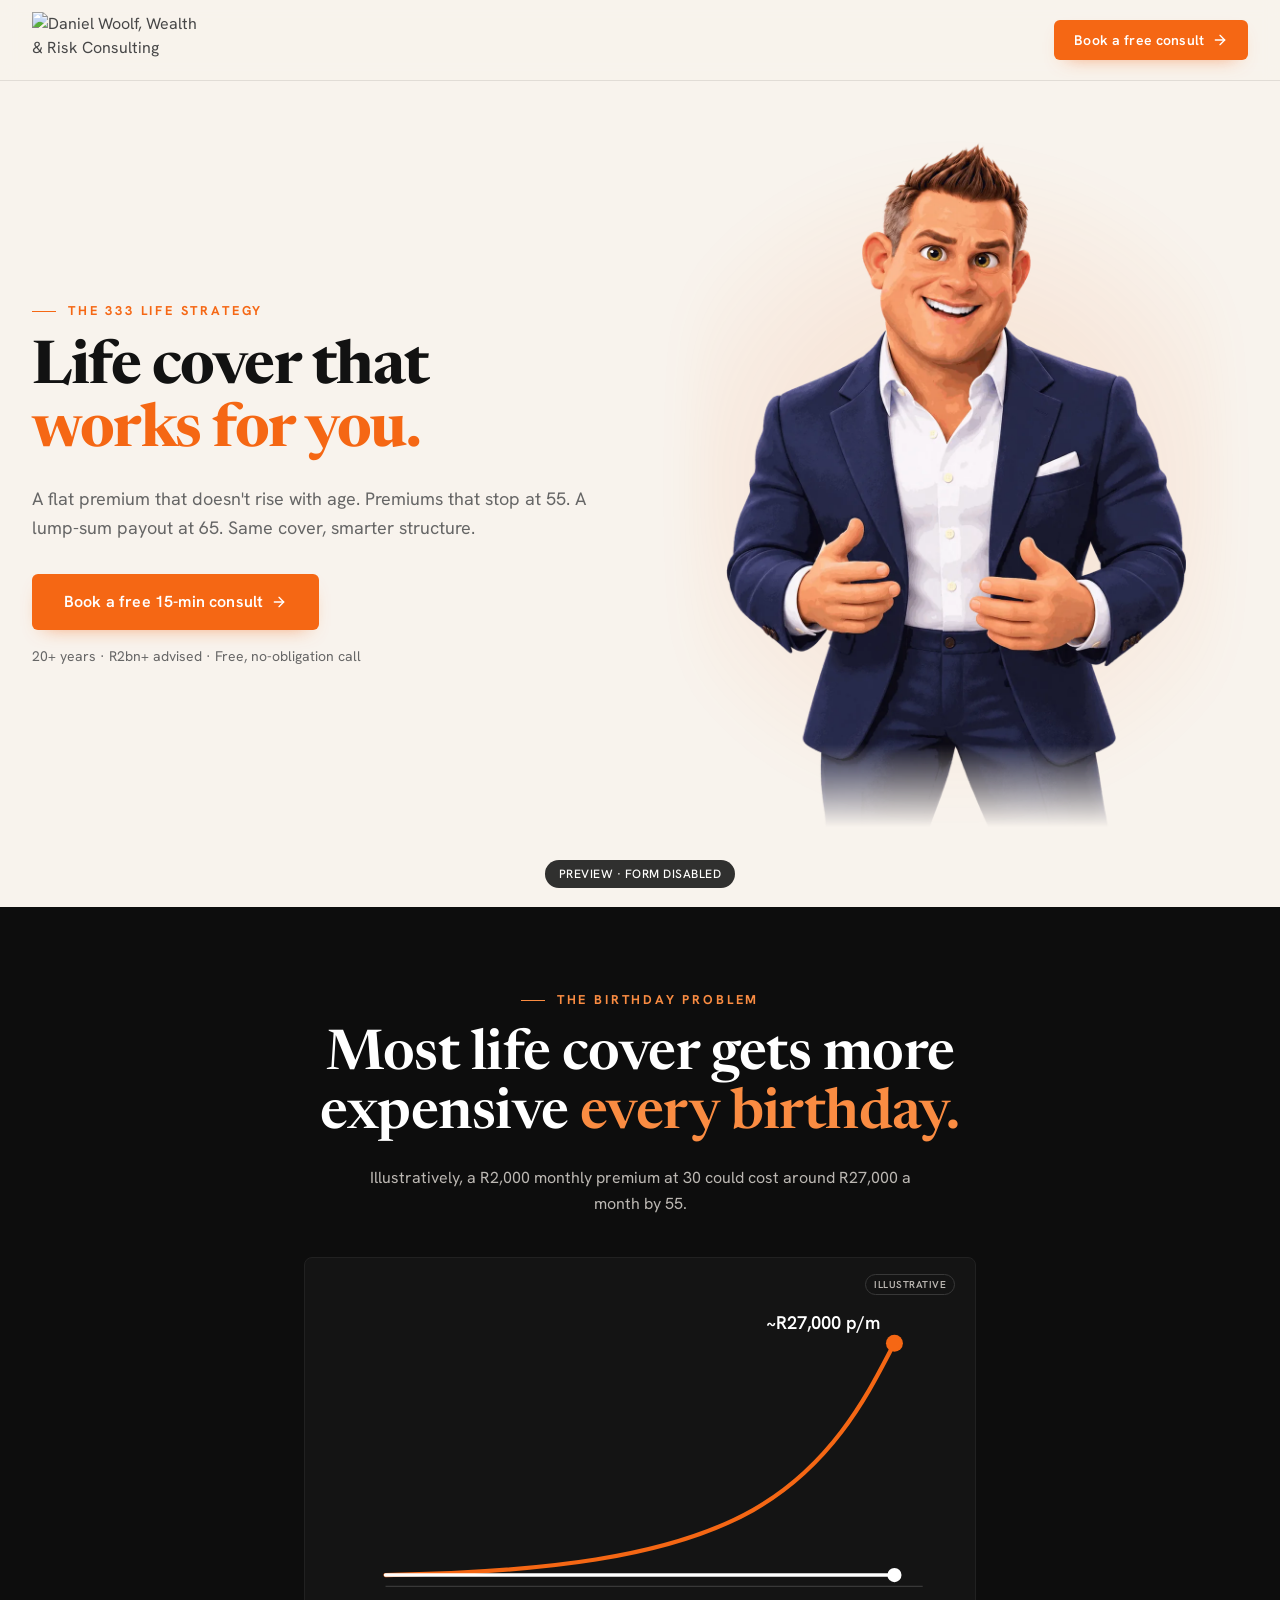
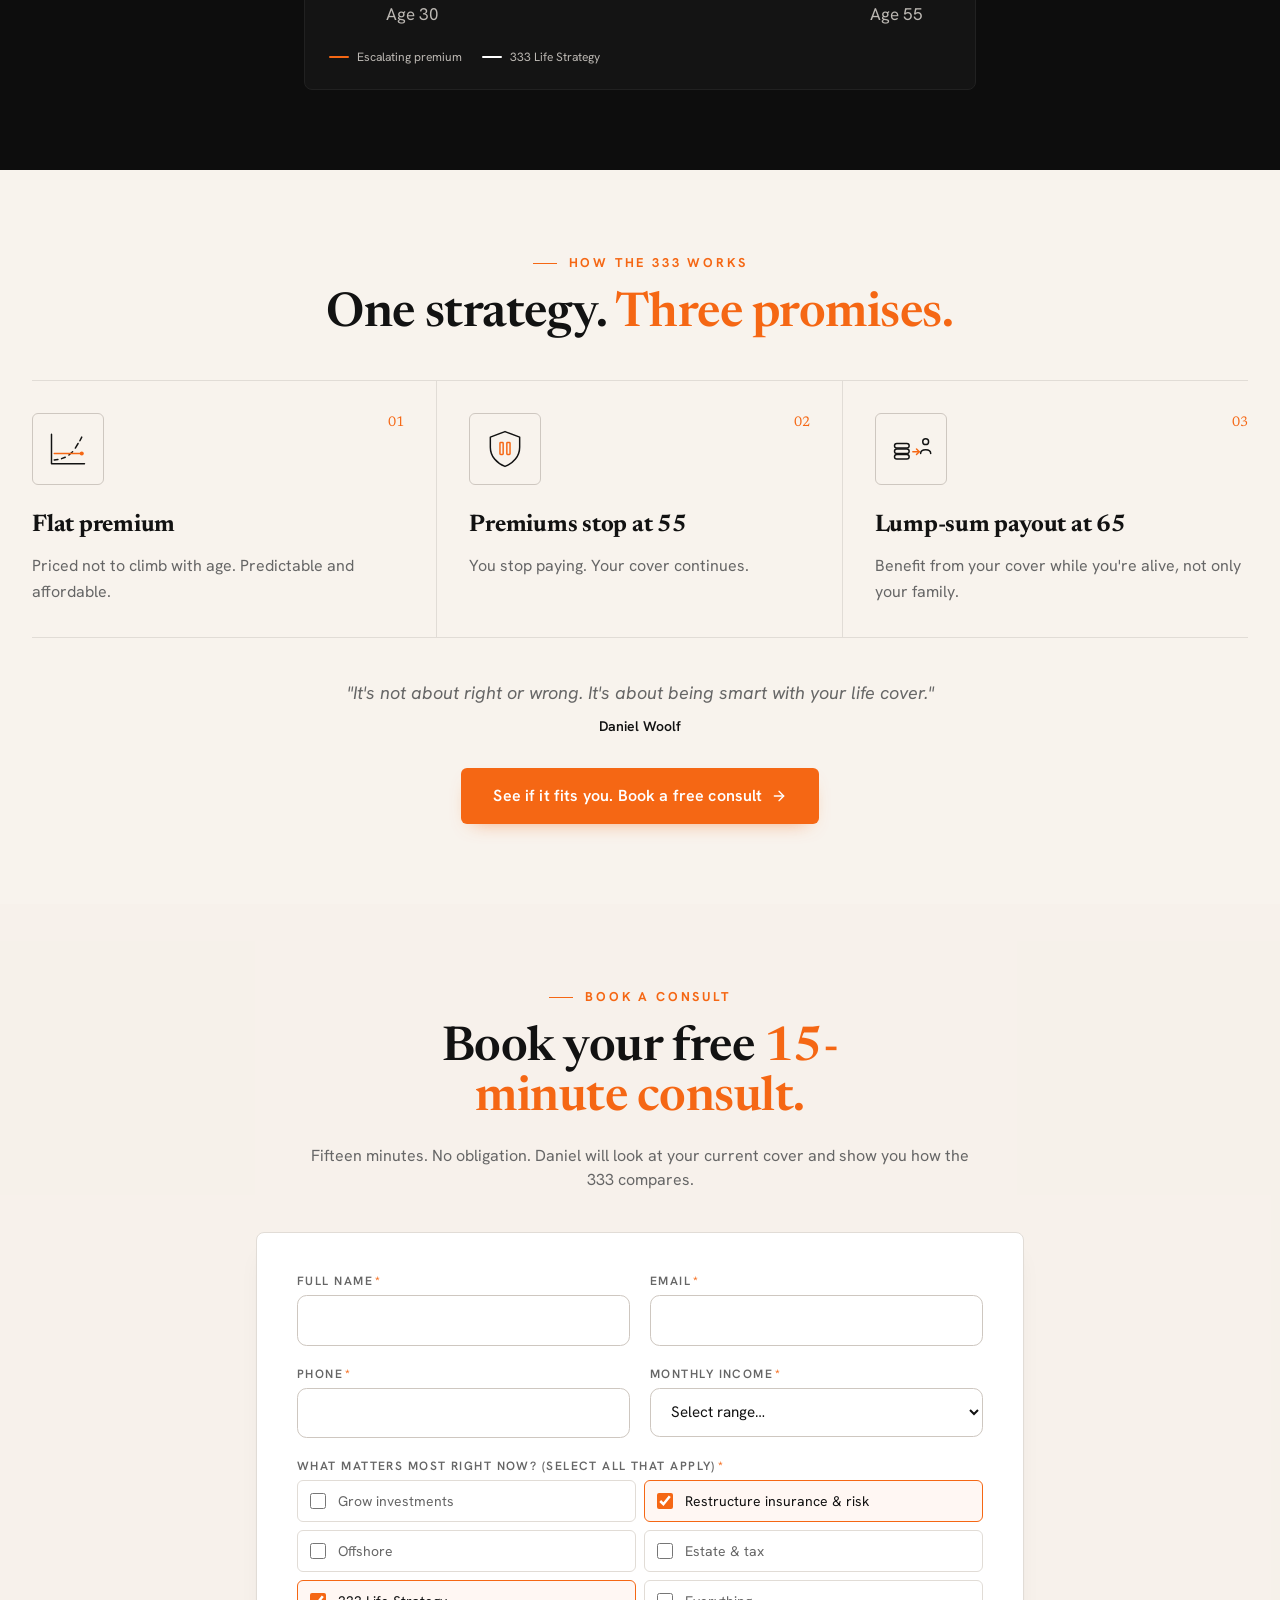
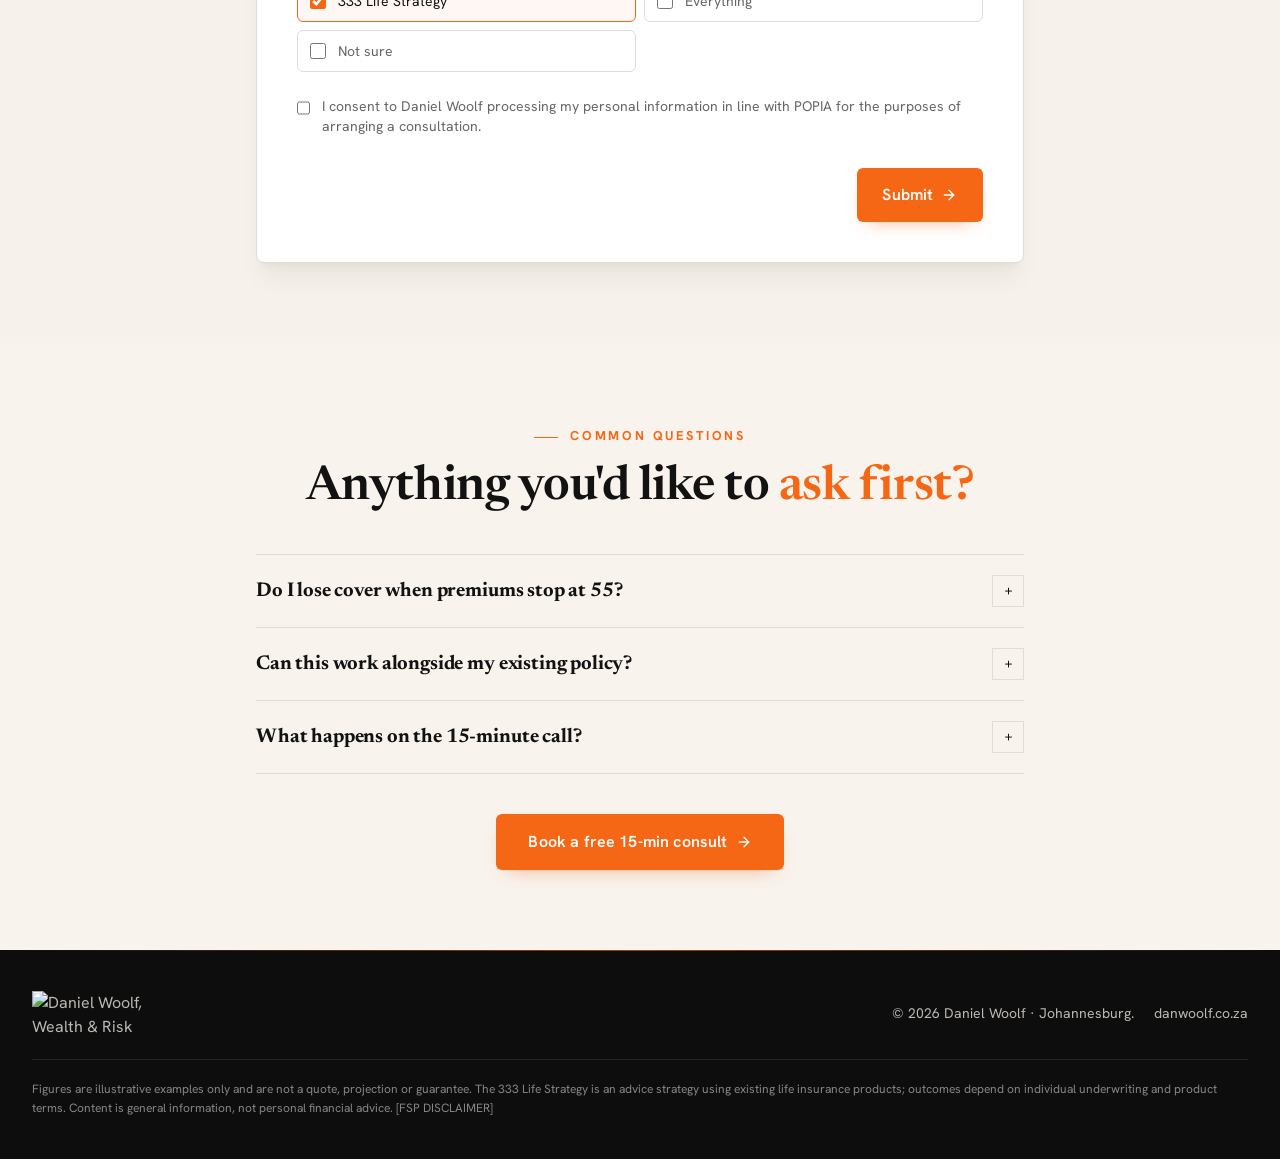
==== 333-life.html @ 230bf683 "Client preview: staging snapshot of the Daniel Woolf site Co-Authored-By: Claude Fable 5.1 <noreply@" ====
<!DOCTYPE html><html lang="en"><head><meta charSet="utf-8"/><meta name="viewport" content="width=device-width, initial-scale=1"/><link rel="preload" as="image" href="/logo.png"/><link rel="preload" as="image" href="/logo-white.png"/><link rel="stylesheet" href="assets/styles-DsbaVmJt.css" data-precedence="default"/><link rel="stylesheet" href="https://fonts.googleapis.com/css2?family=Newsreader:ital,opsz,wght@0,6..72,500;0,6..72,600;0,6..72,700;1,6..72,500&amp;family=Hanken+Grotesk:wght@400;500;600;700&amp;display=swap" data-precedence="default"/><title>The 333 Life Strategy | Daniel Woolf, Johannesburg</title><meta name="theme-color" content="#0d0d0d"/><meta property="og:site_name" content="Daniel Woolf"/><meta name="twitter:card" content="summary_large_image"/><meta name="description" content="A flat premium, premiums that stop at 55, and a lump-sum payout at 65. Book a free 15-minute consult with Daniel Woolf."/><meta name="robots" content="noindex, nofollow"/><meta property="og:title" content="The 333 Life Strategy | Daniel Woolf, Johannesburg"/><meta property="og:description" content="A flat premium, premiums that stop at 55, and a lump-sum payout at 65. Book a free 15-minute consult with Daniel Woolf."/><meta property="og:type" content="website"/><meta property="og:url" content="https://danwoolf.co.za/333-life"/><meta property="og:image" content="https://danwoolf.co.za/dan-333.png"/><meta name="twitter:title" content="The 333 Life Strategy | Daniel Woolf, Johannesburg"/><meta name="twitter:description" content="A flat premium, premiums that stop at 55, and a lump-sum payout at 65. Book a free 15-minute consult with Daniel Woolf."/><meta name="twitter:image" content="https://danwoolf.co.za/dan-333.png"/><link rel="icon" type="image/png" sizes="64x64" href="favicon.png"/><link rel="apple-touch-icon" sizes="180x180" href="apple-touch-icon.png"/><link rel="preconnect" href="https://fonts.googleapis.com"/><link rel="preconnect" href="https://fonts.gstatic.com" crossorigin="anonymous"/><link rel="canonical" href="https://danwoolf.co.za/333-life"/><link rel="preload" as="image" href="dan-333.webp" type="image/webp"/><link rel="stylesheet" href="preview.css"></head><body><!--$--><div class="min-h-screen overflow-x-hidden bg-background pb-20 md:pb-0"><style>
        .input {
          width: 100%;
          border-radius: 0.6rem;
          border: 1px solid var(--line-2);
          background: var(--card);
          padding: 0.8rem 1rem;
          font-size: 0.95rem;
          color: var(--heading);
          transition: border-color 0.2s ease, box-shadow 0.2s ease;
        }
        .input:focus { outline: none; border-color: var(--gold); box-shadow: 0 0 0 3px color-mix(in oklab, var(--gold) 22%, transparent); }
      </style><header class="sticky top-0 z-50 border-b border-border bg-background/95 backdrop-blur"><div class="mx-auto flex h-20 max-w-[1280px] items-center justify-between gap-4 px-5 sm:px-8"><a aria-label="Daniel Woolf home" href="index.html"><img src="/logo.png" alt="Daniel Woolf, Wealth &amp; Risk Consulting" width="1200" height="379" decoding="async" class="h-12 w-auto sm:h-14 "/></a><a href="#book" class="btn-primary !py-2.5 !px-4 !text-sm sm:!px-5">Book a free consult <svg xmlns="http://www.w3.org/2000/svg" width="24" height="24" viewBox="0 0 24 24" fill="none" stroke="currentColor" stroke-width="2" stroke-linecap="round" stroke-linejoin="round" class="lucide lucide-arrow-right hidden size-4 sm:inline" aria-hidden="true"><path d="M5 12h14"></path><path d="m12 5 7 7-7 7"></path></svg></a></div></header><main><section id="top" class="relative overflow-hidden bg-background pt-10 pb-14 sm:pt-14 sm:pb-16 lg:pb-20"><div class="relative mx-auto grid max-w-[1280px] items-center gap-10 px-5 sm:px-8 lg:grid-cols-12 lg:gap-12"><div class="lg:col-span-6"><p class="eyebrow" style="opacity:0;transform:translateY(10px)">The 333 Life Strategy</p><h1 class="mt-4 text-balance font-display text-[2.5rem] font-bold leading-[1.05] tracking-tight text-foreground sm:text-5xl lg:text-6xl" style="opacity:0;transform:translateY(12px)">Life cover that <span class="gold-accent">works for you.</span></h1><p class="mt-5 max-w-xl text-base leading-relaxed text-muted-foreground sm:text-lg" style="opacity:0;transform:translateY(12px)">A flat premium that doesn&#x27;t rise with age. Premiums that stop at 55. A lump-sum payout at 65. Same cover, smarter structure.</p><div class="mt-8" style="opacity:0;transform:translateY(12px)"><a href="#book" class="btn-primary !h-14 w-full !px-8 !text-base sm:w-auto">Book a free 15-min consult<!-- --> <svg xmlns="http://www.w3.org/2000/svg" width="24" height="24" viewBox="0 0 24 24" fill="none" stroke="currentColor" stroke-width="2" stroke-linecap="round" stroke-linejoin="round" class="lucide lucide-arrow-right size-4" aria-hidden="true"><path d="M5 12h14"></path><path d="m12 5 7 7-7 7"></path></svg></a><p class="mt-4 text-xs text-muted-foreground sm:text-sm">20+ years · R2bn+ advised · Free, no-obligation call</p></div></div><div class="lg:col-span-6" style="opacity:0;transform:scale(0.96)"><div class="relative mx-auto w-full max-w-[340px] sm:max-w-[400px] lg:max-w-[460px]"><div aria-hidden="true" class="pointer-events-none absolute left-1/2 top-1/2 size-[115%] -translate-x-1/2 -translate-y-1/2 rounded-full" style="background:radial-gradient(circle at center, color-mix(in oklab, var(--gold) 16%, transparent) 0%, color-mix(in oklab, var(--gold) 6%, transparent) 45%, transparent 70%);filter:blur(18px)"></div><picture><source srcSet="dan-333.webp" type="image/webp"/><img src="dan-333.png" alt="3D illustration of Daniel Woolf" width="960" height="1440" loading="eager" fetchPriority="high" decoding="async" class="relative aspect-[2/3] w-full object-contain" style="mask-image:linear-gradient(to bottom, black 88%, transparent 100%);-webkit-mask-image:linear-gradient(to bottom, black 88%, transparent 100%)"/></picture></div></div></div></section><section class="relative overflow-hidden bg-ink-950 py-14 sm:py-16 lg:py-20"><style>
        .l333-line { stroke-dasharray: 620; stroke-dashoffset: 620; transition: stroke-dashoffset 1.8s cubic-bezier(.22,1,.36,1); }
        .l333-in .l333-line { stroke-dashoffset: 0; }
        .l333-dot { opacity: 0; transition: opacity .4s ease 1.6s; }
        .l333-in .l333-dot { opacity: 1; }
        @media (prefers-reduced-motion: reduce) {
          .l333-line { stroke-dashoffset: 0; transition: none; }
          .l333-dot { opacity: 1; transition: none; }
        }
      </style><div class="relative mx-auto max-w-[1280px] px-5 sm:px-8"><div style="transition-delay:0ms" class="reveal mx-auto max-w-3xl text-center"><p class="eyebrow-ondark">The birthday problem</p><h2 class="mt-4 text-balance font-display text-[2rem] font-semibold leading-[1.05] text-ondark sm:text-[2.5rem] lg:text-[3.5rem]">Most life cover gets more expensive <span class="gold-accent-ondark">every birthday.</span></h2><p class="mx-auto mt-5 max-w-xl text-base leading-relaxed text-ondark-muted">Illustratively, a R2,000 monthly premium at 30 could cost around R27,000 a month by 55.</p></div><div style="transition-delay:120ms" class="reveal mx-auto mt-10 max-w-2xl"><div class="relative rounded-lg border border-ink-800 bg-ink-900 p-5 sm:p-6 "><span class="absolute right-5 top-4 rounded-full border border-ink-700 px-2 py-0.5 text-[10px] font-semibold uppercase tracking-wider text-ondark-muted">Illustrative</span><svg viewBox="0 0 440 240" class="mt-4 w-full" role="img" aria-label="Illustrative chart: an escalating premium rises steeply from age 30 to around R27,000 a month at age 55, while the 333 Life Strategy stays flat"><line x1="40" y1="204" x2="420" y2="204" class="stroke-ink-700" stroke-width="1"></line><path d="M 40 196 C 150 194, 240 184, 300 150 S 385 60, 400 32" fill="none" class="l333-line stroke-primary" stroke-width="3" stroke-linecap="round"></path><circle cx="400" cy="32" r="6" class="l333-dot fill-primary"></circle><text x="390" y="22" text-anchor="end" class="l333-dot fill-ondark" font-size="13" font-weight="600">~R27,000 p/m</text><line x1="40" y1="196" x2="400" y2="196" class="stroke-ondark" stroke-width="2.5" stroke-linecap="round"></line><circle cx="400" cy="196" r="5" class="fill-ondark"></circle><text x="40" y="228" class="fill-ondark-muted" font-size="12">Age 30</text><text x="420" y="228" text-anchor="end" class="fill-ondark-muted" font-size="12">Age 55</text></svg><div class="mt-3 flex flex-wrap gap-5 text-xs text-ondark-muted"><span class="flex items-center gap-2"><span class="h-0.5 w-5 rounded bg-primary"></span>Escalating premium</span><span class="flex items-center gap-2"><span class="h-0.5 w-5 rounded bg-ondark"></span>333 Life Strategy</span></div></div></div></div></section><section class="bg-background py-14 sm:py-16 lg:py-20"><div class="mx-auto max-w-[1280px] px-5 sm:px-8"><div style="transition-delay:0ms" class="reveal mx-auto max-w-2xl text-center"><p class="eyebrow">How the 333 works</p><h2 class="mt-4 text-balance font-display text-[2rem] font-semibold leading-[1.05] text-foreground sm:text-[2.5rem] lg:text-[3rem]">One strategy. <span class="gold-accent">Three promises.</span></h2></div><div class="mt-10 grid divide-y divide-border border-y border-border md:grid-cols-3 md:divide-x md:divide-y-0"><div style="transition-delay:0ms" class="reveal group py-8 md:px-8 md:first:pl-0 md:last:pr-0"><div class="flex items-start justify-between"><span class="aicon-frame"><svg viewBox="0 0 48 48" class="aicon " aria-hidden="true" focusable="false"><polyline points="6,8 6,40 42,40" pathLength="1" class="d" style="--d:0s"></polyline><line x1="9" y1="36" x2="13" y2="35.5" pathLength="1" class="d" style="--d:0.07s"></line><line x1="17" y1="34.5" x2="21" y2="33" pathLength="1" class="d" style="--d:0.14s"></line><line x1="25" y1="30.5" x2="29" y2="27" pathLength="1" class="d" style="--d:0.21000000000000002s"></line><line x1="32" y1="23" x2="35" y2="18" pathLength="1" class="d" style="--d:0.28s"></line><line x1="37" y1="15" x2="39" y2="11" pathLength="1" class="d" style="--d:0.35000000000000003s"></line><line x1="9" y1="29" x2="39" y2="29" pathLength="1" class="d ac lift" style="--d:0.42000000000000004s"></line><circle cx="39" cy="29" r="2.2" pathLength="1" class="d fl" style="--d:0.49000000000000005s"></circle></svg></span><span class="font-display text-sm text-primary">0<!-- -->1</span></div><h3 class="mt-6 font-display text-2xl font-bold text-foreground">Flat premium</h3><p class="mt-3 text-base leading-relaxed text-muted-foreground">Priced not to climb with age. Predictable and affordable.</p></div><div style="transition-delay:100ms" class="reveal group py-8 md:px-8 md:first:pl-0 md:last:pr-0"><div class="flex items-start justify-between"><span class="aicon-frame"><svg viewBox="0 0 48 48" class="aicon " aria-hidden="true" focusable="false"><path d="M24 5 L40 11 V22 C40 32 33 39.5 24 43 C15 39.5 8 32 8 22 V11 Z" pathLength="1" class="d" style="--d:0s"></path><rect x="18.5" y="17" width="3.5" height="13" rx="0.8" pathLength="1" class="d ac lift" style="--d:0.07s"></rect><rect x="26" y="17" width="3.5" height="13" rx="0.8" pathLength="1" class="d ac lift" style="--d:0.14s"></rect></svg></span><span class="font-display text-sm text-primary">0<!-- -->2</span></div><h3 class="mt-6 font-display text-2xl font-bold text-foreground">Premiums stop at 55</h3><p class="mt-3 text-base leading-relaxed text-muted-foreground">You stop paying. Your cover continues.</p></div><div style="transition-delay:200ms" class="reveal group py-8 md:px-8 md:first:pl-0 md:last:pr-0"><div class="flex items-start justify-between"><span class="aicon-frame"><svg viewBox="0 0 48 48" class="aicon " aria-hidden="true" focusable="false"><rect x="6" y="30" width="16" height="5" rx="2.5" pathLength="1" class="d" style="--d:0s"></rect><rect x="6" y="24" width="16" height="5" rx="2.5" pathLength="1" class="d" style="--d:0.07s"></rect><rect x="6" y="18" width="16" height="5" rx="2.5" pathLength="1" class="d" style="--d:0.14s"></rect><line x1="26" y1="27" x2="33" y2="27" pathLength="1" class="d ac lift" style="--d:0.21000000000000002s"></line><polyline points="30,24 33,27 30,30" pathLength="1" class="d ac lift" style="--d:0.28s"></polyline><circle cx="40" cy="16" r="3.2" pathLength="1" class="d" style="--d:0.35000000000000003s"></circle><path d="M34.5 29 C34.5 23.5 45.5 23.5 45.5 29" pathLength="1" class="d" style="--d:0.42000000000000004s"></path></svg></span><span class="font-display text-sm text-primary">0<!-- -->3</span></div><h3 class="mt-6 font-display text-2xl font-bold text-foreground">Lump-sum payout at 65</h3><p class="mt-3 text-base leading-relaxed text-muted-foreground">Benefit from your cover while you&#x27;re alive, not only your family.</p></div></div><div style="transition-delay:150ms" class="reveal mx-auto mt-10 max-w-2xl text-center"><blockquote class="text-base italic leading-relaxed text-muted-foreground sm:text-lg">&quot;It&#x27;s not about right or wrong. It&#x27;s about being smart with your life cover.&quot;<footer class="mt-2 text-sm not-italic font-semibold text-foreground">Daniel Woolf</footer></blockquote><a href="#book" class="btn-primary mt-8 !h-14 w-full !px-8 !text-base sm:w-auto">See if it fits you. Book a free consult<!-- --> <svg xmlns="http://www.w3.org/2000/svg" width="24" height="24" viewBox="0 0 24 24" fill="none" stroke="currentColor" stroke-width="2" stroke-linecap="round" stroke-linejoin="round" class="lucide lucide-arrow-right size-4" aria-hidden="true"><path d="M5 12h14"></path><path d="m12 5 7 7-7 7"></path></svg></a></div></div></section><section id="book" class="bg-secondary/20 py-14 sm:py-16 lg:py-20"><div class="mx-auto max-w-[1280px] px-5 sm:px-8"><div style="transition-delay:0ms" class="reveal mx-auto max-w-2xl text-center"><p class="eyebrow whitespace-nowrap">Book a consult</p><h2 class="mt-4 font-display text-[2rem] font-semibold leading-[1.05] text-foreground sm:text-[2.5rem] lg:text-[3rem] text-balance">Book your free <span class="gold-accent">15-minute consult.</span></h2><p class="mt-5 text-base text-muted-foreground">Fifteen minutes. No obligation. Daniel will look at your current cover and show you how the 333 compares.</p></div><div style="transition-delay:120ms" class="reveal mx-auto mt-10 max-w-3xl"><form class="rounded-lg border border-border bg-card p-6 shadow-xl shadow-black/5 sm:p-10"><input type="hidden" readOnly="" name="source" value="333-life"/><div class="grid gap-5 sm:grid-cols-2"><label class="block "><span class="mb-1.5 block text-xs font-semibold uppercase tracking-[0.12em] text-muted-foreground">Full name<span class="ml-0.5 text-primary">*</span></span><input required="" class="input" autoComplete="name" value=""/></label><label class="block "><span class="mb-1.5 block text-xs font-semibold uppercase tracking-[0.12em] text-muted-foreground">Email<span class="ml-0.5 text-primary">*</span></span><input required="" type="email" class="input" autoComplete="email" value=""/></label><label class="block "><span class="mb-1.5 block text-xs font-semibold uppercase tracking-[0.12em] text-muted-foreground">Phone<span class="ml-0.5 text-primary">*</span></span><input required="" type="tel" class="input" autoComplete="tel" value=""/></label><label class="block "><span class="mb-1.5 block text-xs font-semibold uppercase tracking-[0.12em] text-muted-foreground">Monthly income<span class="ml-0.5 text-primary">*</span></span><select required="" class="input"><option value="" disabled="" selected="">Select range…</option><option value="high">R130,000+ / month</option><option value="mid">R50,000 to R130,000 / month</option><option value="low">Under R50,000 / month</option></select></label><label class="block sm:col-span-2"><span class="mb-1.5 block text-xs font-semibold uppercase tracking-[0.12em] text-muted-foreground">What matters most right now? (select all that apply)<span class="ml-0.5 text-primary">*</span></span><div class="grid gap-2 sm:grid-cols-2"><label class="flex cursor-pointer items-center gap-3 rounded-md border px-3 py-2.5 text-sm transition-colors border-border text-muted-foreground hover:border-primary/50"><input type="checkbox" class="size-4 accent-primary"/><span>Grow investments</span></label><label class="flex cursor-pointer items-center gap-3 rounded-md border px-3 py-2.5 text-sm transition-colors border-primary bg-primary/5 text-foreground"><input type="checkbox" class="size-4 accent-primary" checked=""/><span>Restructure insurance &amp; risk</span></label><label class="flex cursor-pointer items-center gap-3 rounded-md border px-3 py-2.5 text-sm transition-colors border-border text-muted-foreground hover:border-primary/50"><input type="checkbox" class="size-4 accent-primary"/><span>Offshore</span></label><label class="flex cursor-pointer items-center gap-3 rounded-md border px-3 py-2.5 text-sm transition-colors border-border text-muted-foreground hover:border-primary/50"><input type="checkbox" class="size-4 accent-primary"/><span>Estate &amp; tax</span></label><label class="flex cursor-pointer items-center gap-3 rounded-md border px-3 py-2.5 text-sm transition-colors border-primary bg-primary/5 text-foreground"><input type="checkbox" class="size-4 accent-primary" checked=""/><span>333 Life Strategy</span></label><label class="flex cursor-pointer items-center gap-3 rounded-md border px-3 py-2.5 text-sm transition-colors border-border text-muted-foreground hover:border-primary/50"><input type="checkbox" class="size-4 accent-primary"/><span>Everything</span></label><label class="flex cursor-pointer items-center gap-3 rounded-md border px-3 py-2.5 text-sm transition-colors border-border text-muted-foreground hover:border-primary/50"><input type="checkbox" class="size-4 accent-primary"/><span>Not sure</span></label></div></label></div><label class="mt-6 flex items-start gap-3 text-sm text-muted-foreground"><input type="checkbox" required="" class="mt-1 size-4 accent-primary"/><span>I consent to Daniel Woolf processing my personal information in line with POPIA for the purposes of arranging a consultation.</span></label><div class="mt-8 flex justify-end"><button type="submit" class="btn-primary disabled:opacity-60 disabled:cursor-not-allowed">Submit <svg xmlns="http://www.w3.org/2000/svg" width="24" height="24" viewBox="0 0 24 24" fill="none" stroke="currentColor" stroke-width="2" stroke-linecap="round" stroke-linejoin="round" class="lucide lucide-arrow-right size-4" aria-hidden="true"><path d="M5 12h14"></path><path d="m12 5 7 7-7 7"></path></svg></button></div></form></div></div></section><section id="faq" class="bg-background py-14 sm:py-16 lg:py-20"><div class="mx-auto max-w-[1280px] px-5 sm:px-8"><div style="transition-delay:0ms" class="reveal mx-auto max-w-2xl text-center"><p class="eyebrow whitespace-nowrap">Common questions</p><h2 class="mt-4 text-balance font-display text-[2rem] font-semibold leading-[1.05] text-foreground sm:text-[2.5rem] lg:text-[3rem]">Anything you&#x27;d like to <span class="gold-accent">ask first?</span></h2></div><div style="transition-delay:100ms" class="reveal mx-auto mt-10 max-w-3xl divide-y divide-border border-y border-border"><div><h3 class="m-0"><button type="button" aria-expanded="false" aria-controls="faq-panel-0" class="flex w-full items-center justify-between gap-6 py-5 text-left"><span class="font-display text-lg font-bold text-foreground sm:text-xl">Do I lose cover when premiums stop at 55?</span><span class="grid size-8 shrink-0 place-items-center border border-border text-foreground" aria-hidden="true"><span class="text-lg leading-none transition-transform duration-300 ">+</span></span></button></h3><div id="faq-panel-0" class="grid overflow-hidden transition-[grid-template-rows] duration-300 grid-rows-[0fr]"><div class="min-h-0"><p class="max-w-2xl pb-6 text-base leading-relaxed text-muted-foreground sm:text-[17px]">No. Your premiums stop, but your cover continues.</p></div></div></div><div><h3 class="m-0"><button type="button" aria-expanded="false" aria-controls="faq-panel-1" class="flex w-full items-center justify-between gap-6 py-5 text-left"><span class="font-display text-lg font-bold text-foreground sm:text-xl">Can this work alongside my existing policy?</span><span class="grid size-8 shrink-0 place-items-center border border-border text-foreground" aria-hidden="true"><span class="text-lg leading-none transition-transform duration-300 ">+</span></span></button></h3><div id="faq-panel-1" class="grid overflow-hidden transition-[grid-template-rows] duration-300 grid-rows-[0fr]"><div class="min-h-0"><p class="max-w-2xl pb-6 text-base leading-relaxed text-muted-foreground sm:text-[17px]">Often, yes. Daniel reviews what you already have and shows you where the 333 could improve it.</p></div></div></div><div><h3 class="m-0"><button type="button" aria-expanded="false" aria-controls="faq-panel-2" class="flex w-full items-center justify-between gap-6 py-5 text-left"><span class="font-display text-lg font-bold text-foreground sm:text-xl">What happens on the 15-minute call?</span><span class="grid size-8 shrink-0 place-items-center border border-border text-foreground" aria-hidden="true"><span class="text-lg leading-none transition-transform duration-300 ">+</span></span></button></h3><div id="faq-panel-2" class="grid overflow-hidden transition-[grid-template-rows] duration-300 grid-rows-[0fr]"><div class="min-h-0"><p class="max-w-2xl pb-6 text-base leading-relaxed text-muted-foreground sm:text-[17px]">A relaxed, no-obligation conversation about your current cover and whether the 333 is a fit. No pressure, no product pitch.</p></div></div></div></div><div style="transition-delay:150ms" class="reveal mt-10 text-center"><a href="#book" class="btn-primary !h-14 w-full !px-8 !text-base sm:w-auto">Book a free 15-min consult<!-- --> <svg xmlns="http://www.w3.org/2000/svg" width="24" height="24" viewBox="0 0 24 24" fill="none" stroke="currentColor" stroke-width="2" stroke-linecap="round" stroke-linejoin="round" class="lucide lucide-arrow-right size-4" aria-hidden="true"><path d="M5 12h14"></path><path d="m12 5 7 7-7 7"></path></svg></a></div></div></section></main><footer class="relative overflow-hidden bg-ink-950 text-ondark-muted"><div class="h-px bg-gradient-to-r from-transparent via-primary/60 to-transparent"></div><div class="mx-auto max-w-[1280px] px-5 py-8 sm:px-8 sm:py-10"><div class="flex flex-col gap-4 sm:flex-row sm:items-center sm:justify-between"><img src="/logo-white.png" alt="Daniel Woolf, Wealth &amp; Risk Consulting" width="1200" height="379" decoding="async" class="h-12 w-auto sm:h-14 !h-10 sm:!h-11"/><div class="flex flex-wrap items-center gap-x-5 gap-y-2 text-sm"><p>© <!-- -->2026<!-- --> Daniel Woolf · Johannesburg.</p><a class="transition-colors hover:text-primary" href="index.html">danwoolf.co.za</a></div></div><p class="mt-6 border-t border-white/10 pt-5 text-xs leading-relaxed text-ondark-muted/70">Figures are illustrative examples only and are not a quote, projection or guarantee. The 333 Life Strategy is an advice strategy using existing life insurance products; outcomes depend on individual underwriting and product terms. Content is general information, not personal financial advice. [FSP DISCLAIMER]</p></div></footer><div aria-hidden="true" class="fixed inset-x-0 bottom-0 z-40 border-t border-border bg-card/95 p-3 pb-[max(0.75rem,env(safe-area-inset-bottom))] shadow-[0_-10px_30px_-20px_rgba(0,0,0,0.35)] backdrop-blur transition-transform duration-300 md:hidden translate-y-full pointer-events-none"><a href="#book" tabindex="-1" class="btn-primary !h-13 w-full !text-base">Book a free 15-min consult <svg xmlns="http://www.w3.org/2000/svg" width="24" height="24" viewBox="0 0 24 24" fill="none" stroke="currentColor" stroke-width="2" stroke-linecap="round" stroke-linejoin="round" class="lucide lucide-arrow-right size-4" aria-hidden="true"><path d="M5 12h14"></path><path d="m12 5 7 7-7 7"></path></svg></a></div></div><!--/$--><script src="preview.js" defer></script></body></html>
---- preview.css ----
/* Preview-only overrides: this snapshot runs without the React runtime. */
[style*="opacity:0"], [style*="opacity: 0"] { opacity: 1 !important; transform: none !important; }
.preview-note { position: fixed; left: 50%; bottom: 12px; z-index: 90; transform: translateX(-50%); background: #0d0d0d; color: #fff; font: 500 12px/1 "Hanken Grotesk", system-ui, sans-serif; letter-spacing: .04em; padding: 8px 14px; border-radius: 999px; opacity: .85; pointer-events: none; }
@media (max-width: 767px) { .preview-note { bottom: auto; top: 72px; } }
.pv-drawer { position: fixed; inset: 0; z-index: 80; display: none; }
.pv-drawer.open { display: block; }
.pv-drawer .pv-bg { position: absolute; inset: 0; background: rgb(0 0 0 / .5); }
.pv-drawer .pv-panel { position: absolute; right: 0; top: 0; height: 100%; width: 280px; background: #fff; padding: 24px; display: flex; flex-direction: column; gap: 18px; font: 500 16px/1.2 "Hanken Grotesk", system-ui, sans-serif; }
.pv-drawer .pv-panel a { color: #121212; text-decoration: none; }
.pv-drawer .pv-close { align-self: flex-end; background: none; border: 0; font-size: 22px; line-height: 1; cursor: pointer; }
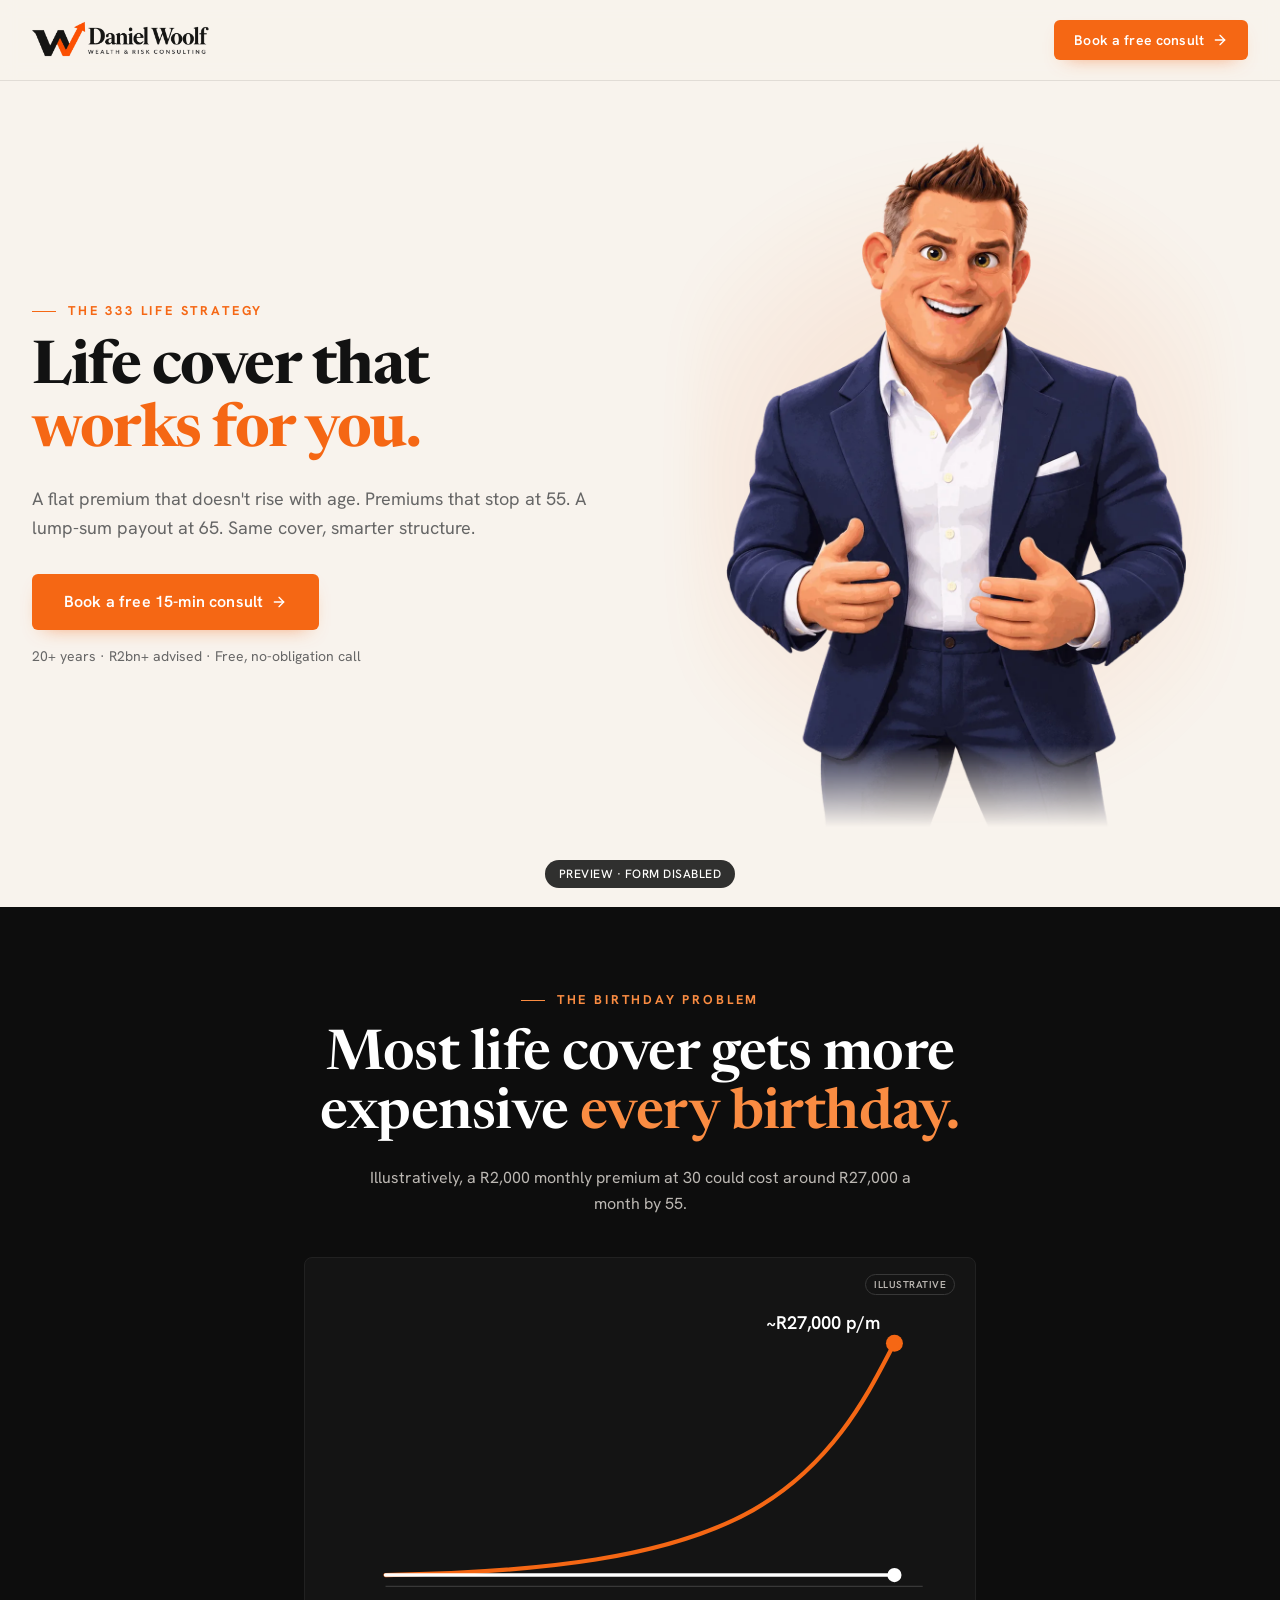
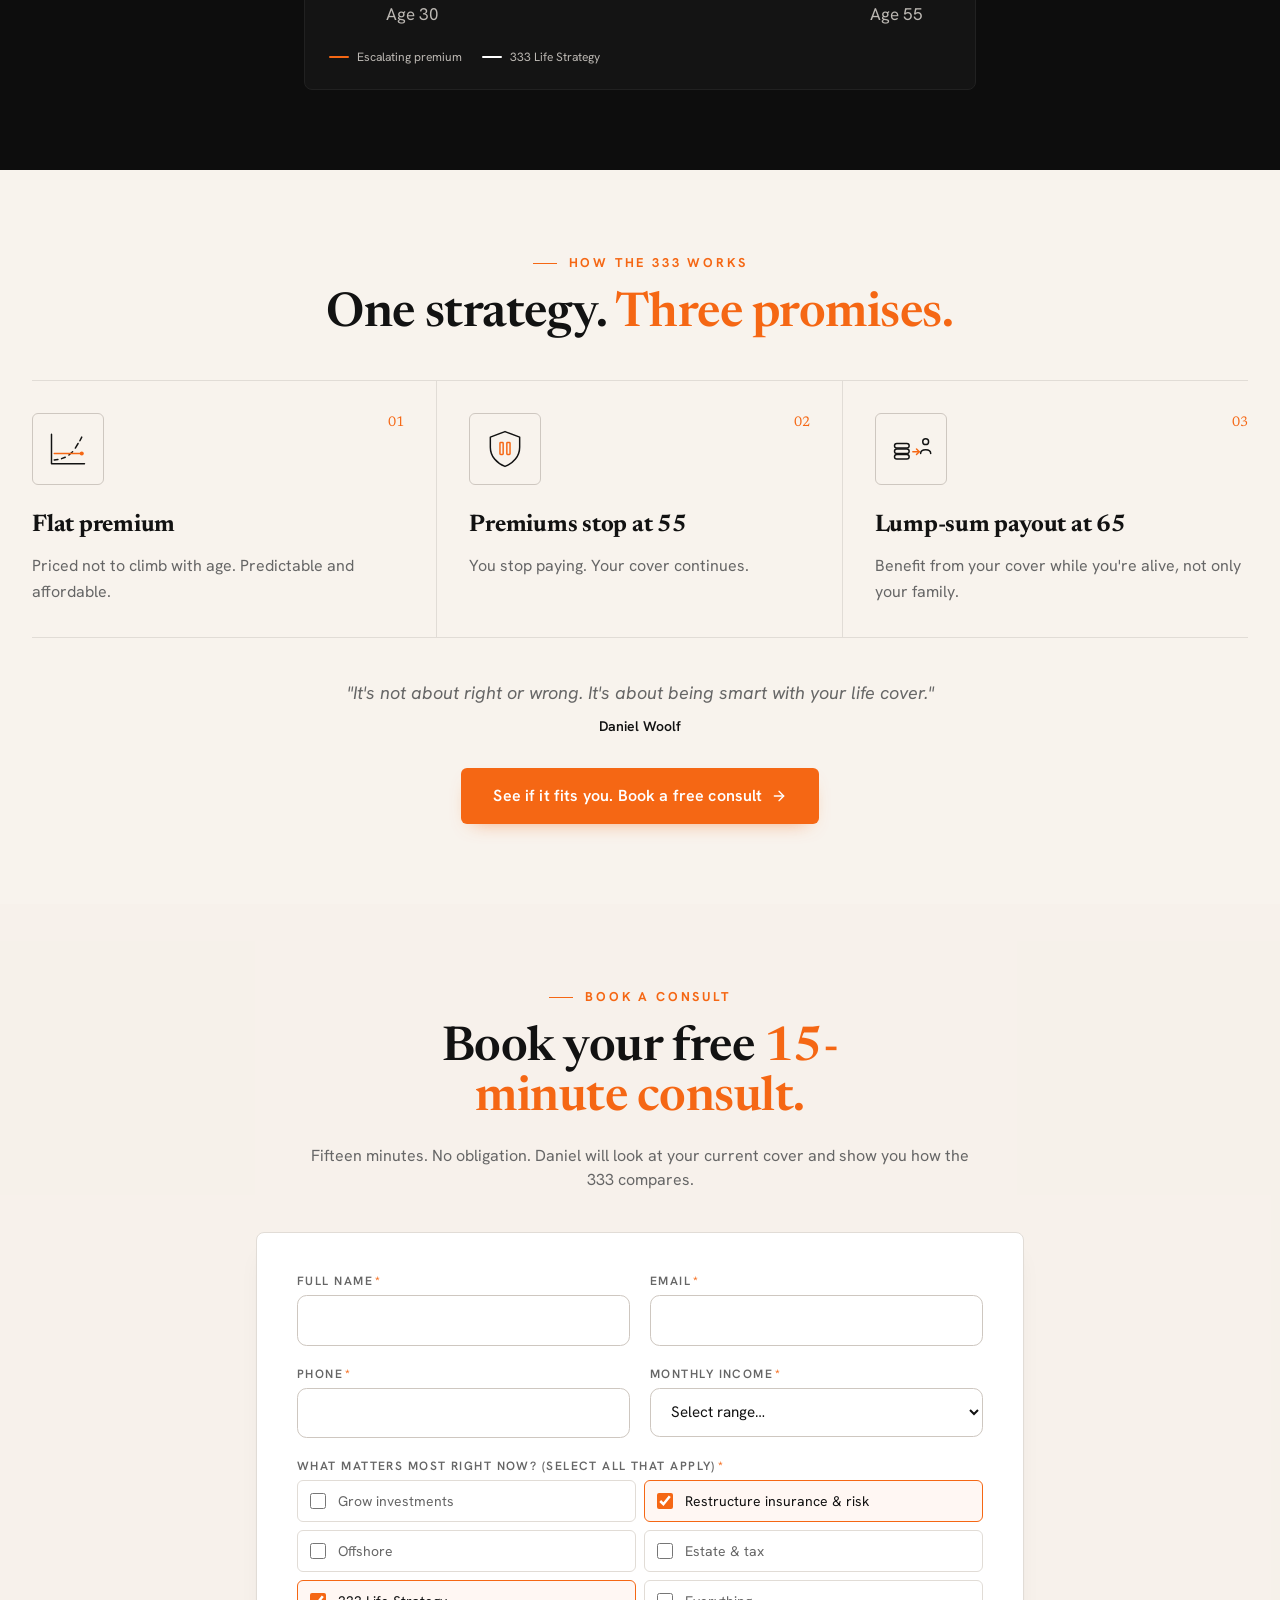
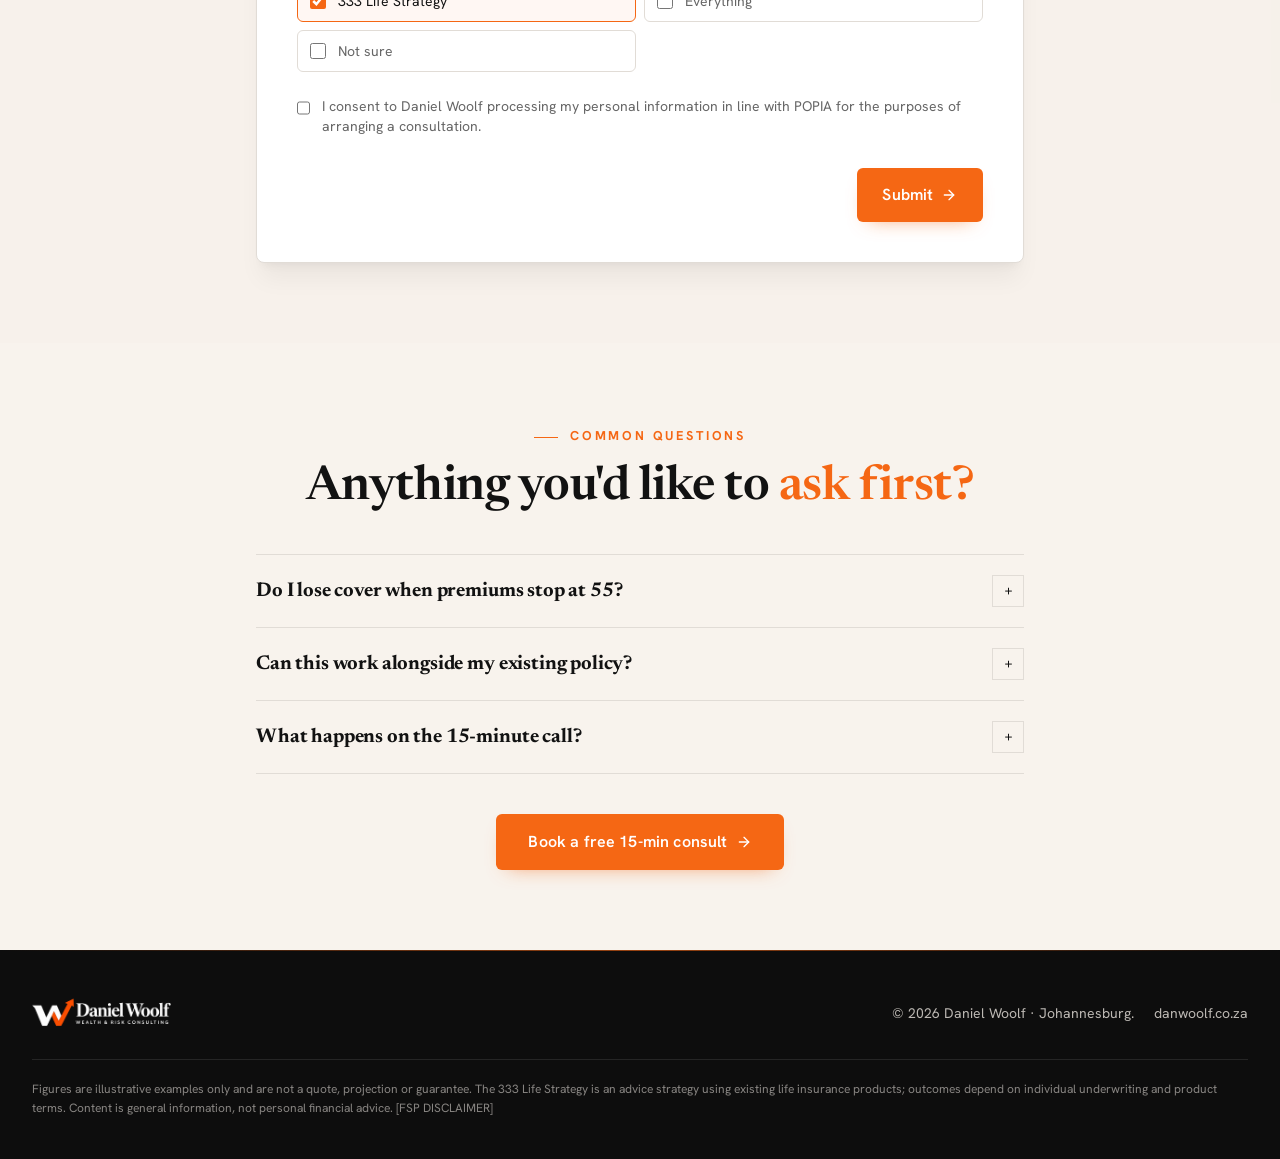
==== commit 496a155d: "Preview: fix asset paths so the logo and About portrait load under the Pages sub-path Co-Authored-By" ====
--- a/333-life.html
+++ b/333-life.html
@@ -1,4 +1,4 @@
-<!DOCTYPE html><html lang="en"><head><meta charSet="utf-8"/><meta name="viewport" content="width=device-width, initial-scale=1"/><link rel="preload" as="image" href="/logo.png"/><link rel="preload" as="image" href="/logo-white.png"/><link rel="stylesheet" href="assets/styles-DsbaVmJt.css" data-precedence="default"/><link rel="stylesheet" href="https://fonts.googleapis.com/css2?family=Newsreader:ital,opsz,wght@0,6..72,500;0,6..72,600;0,6..72,700;1,6..72,500&amp;family=Hanken+Grotesk:wght@400;500;600;700&amp;display=swap" data-precedence="default"/><title>The 333 Life Strategy | Daniel Woolf, Johannesburg</title><meta name="theme-color" content="#0d0d0d"/><meta property="og:site_name" content="Daniel Woolf"/><meta name="twitter:card" content="summary_large_image"/><meta name="description" content="A flat premium, premiums that stop at 55, and a lump-sum payout at 65. Book a free 15-minute consult with Daniel Woolf."/><meta name="robots" content="noindex, nofollow"/><meta property="og:title" content="The 333 Life Strategy | Daniel Woolf, Johannesburg"/><meta property="og:description" content="A flat premium, premiums that stop at 55, and a lump-sum payout at 65. Book a free 15-minute consult with Daniel Woolf."/><meta property="og:type" content="website"/><meta property="og:url" content="https://danwoolf.co.za/333-life"/><meta property="og:image" content="https://danwoolf.co.za/dan-333.png"/><meta name="twitter:title" content="The 333 Life Strategy | Daniel Woolf, Johannesburg"/><meta name="twitter:description" content="A flat premium, premiums that stop at 55, and a lump-sum payout at 65. Book a free 15-minute consult with Daniel Woolf."/><meta name="twitter:image" content="https://danwoolf.co.za/dan-333.png"/><link rel="icon" type="image/png" sizes="64x64" href="favicon.png"/><link rel="apple-touch-icon" sizes="180x180" href="apple-touch-icon.png"/><link rel="preconnect" href="https://fonts.googleapis.com"/><link rel="preconnect" href="https://fonts.gstatic.com" crossorigin="anonymous"/><link rel="canonical" href="https://danwoolf.co.za/333-life"/><link rel="preload" as="image" href="dan-333.webp" type="image/webp"/><link rel="stylesheet" href="preview.css"></head><body><!--$--><div class="min-h-screen overflow-x-hidden bg-background pb-20 md:pb-0"><style>
+<!DOCTYPE html><html lang="en"><head><meta charSet="utf-8"/><meta name="viewport" content="width=device-width, initial-scale=1"/><link rel="preload" as="image" href="logo.png"/><link rel="preload" as="image" href="logo-white.png"/><link rel="stylesheet" href="assets/styles-DsbaVmJt.css" data-precedence="default"/><link rel="stylesheet" href="https://fonts.googleapis.com/css2?family=Newsreader:ital,opsz,wght@0,6..72,500;0,6..72,600;0,6..72,700;1,6..72,500&amp;family=Hanken+Grotesk:wght@400;500;600;700&amp;display=swap" data-precedence="default"/><title>The 333 Life Strategy | Daniel Woolf, Johannesburg</title><meta name="theme-color" content="#0d0d0d"/><meta property="og:site_name" content="Daniel Woolf"/><meta name="twitter:card" content="summary_large_image"/><meta name="description" content="A flat premium, premiums that stop at 55, and a lump-sum payout at 65. Book a free 15-minute consult with Daniel Woolf."/><meta name="robots" content="noindex, nofollow"/><meta property="og:title" content="The 333 Life Strategy | Daniel Woolf, Johannesburg"/><meta property="og:description" content="A flat premium, premiums that stop at 55, and a lump-sum payout at 65. Book a free 15-minute consult with Daniel Woolf."/><meta property="og:type" content="website"/><meta property="og:url" content="https://danwoolf.co.za/333-life"/><meta property="og:image" content="https://danwoolf.co.za/dan-333.png"/><meta name="twitter:title" content="The 333 Life Strategy | Daniel Woolf, Johannesburg"/><meta name="twitter:description" content="A flat premium, premiums that stop at 55, and a lump-sum payout at 65. Book a free 15-minute consult with Daniel Woolf."/><meta name="twitter:image" content="https://danwoolf.co.za/dan-333.png"/><link rel="icon" type="image/png" sizes="64x64" href="favicon.png"/><link rel="apple-touch-icon" sizes="180x180" href="apple-touch-icon.png"/><link rel="preconnect" href="https://fonts.googleapis.com"/><link rel="preconnect" href="https://fonts.gstatic.com" crossorigin="anonymous"/><link rel="canonical" href="https://danwoolf.co.za/333-life"/><link rel="preload" as="image" href="dan-333.webp" type="image/webp"/><link rel="stylesheet" href="preview.css"></head><body><!--$--><div class="min-h-screen overflow-x-hidden bg-background pb-20 md:pb-0"><style>
         .input {
           width: 100%;
           border-radius: 0.6rem;
@@ -10,7 +10,7 @@
           transition: border-color 0.2s ease, box-shadow 0.2s ease;
         }
         .input:focus { outline: none; border-color: var(--gold); box-shadow: 0 0 0 3px color-mix(in oklab, var(--gold) 22%, transparent); }
-      </style><header class="sticky top-0 z-50 border-b border-border bg-background/95 backdrop-blur"><div class="mx-auto flex h-20 max-w-[1280px] items-center justify-between gap-4 px-5 sm:px-8"><a aria-label="Daniel Woolf home" href="index.html"><img src="/logo.png" alt="Daniel Woolf, Wealth &amp; Risk Consulting" width="1200" height="379" decoding="async" class="h-12 w-auto sm:h-14 "/></a><a href="#book" class="btn-primary !py-2.5 !px-4 !text-sm sm:!px-5">Book a free consult <svg xmlns="http://www.w3.org/2000/svg" width="24" height="24" viewBox="0 0 24 24" fill="none" stroke="currentColor" stroke-width="2" stroke-linecap="round" stroke-linejoin="round" class="lucide lucide-arrow-right hidden size-4 sm:inline" aria-hidden="true"><path d="M5 12h14"></path><path d="m12 5 7 7-7 7"></path></svg></a></div></header><main><section id="top" class="relative overflow-hidden bg-background pt-10 pb-14 sm:pt-14 sm:pb-16 lg:pb-20"><div class="relative mx-auto grid max-w-[1280px] items-center gap-10 px-5 sm:px-8 lg:grid-cols-12 lg:gap-12"><div class="lg:col-span-6"><p class="eyebrow" style="opacity:0;transform:translateY(10px)">The 333 Life Strategy</p><h1 class="mt-4 text-balance font-display text-[2.5rem] font-bold leading-[1.05] tracking-tight text-foreground sm:text-5xl lg:text-6xl" style="opacity:0;transform:translateY(12px)">Life cover that <span class="gold-accent">works for you.</span></h1><p class="mt-5 max-w-xl text-base leading-relaxed text-muted-foreground sm:text-lg" style="opacity:0;transform:translateY(12px)">A flat premium that doesn&#x27;t rise with age. Premiums that stop at 55. A lump-sum payout at 65. Same cover, smarter structure.</p><div class="mt-8" style="opacity:0;transform:translateY(12px)"><a href="#book" class="btn-primary !h-14 w-full !px-8 !text-base sm:w-auto">Book a free 15-min consult<!-- --> <svg xmlns="http://www.w3.org/2000/svg" width="24" height="24" viewBox="0 0 24 24" fill="none" stroke="currentColor" stroke-width="2" stroke-linecap="round" stroke-linejoin="round" class="lucide lucide-arrow-right size-4" aria-hidden="true"><path d="M5 12h14"></path><path d="m12 5 7 7-7 7"></path></svg></a><p class="mt-4 text-xs text-muted-foreground sm:text-sm">20+ years · R2bn+ advised · Free, no-obligation call</p></div></div><div class="lg:col-span-6" style="opacity:0;transform:scale(0.96)"><div class="relative mx-auto w-full max-w-[340px] sm:max-w-[400px] lg:max-w-[460px]"><div aria-hidden="true" class="pointer-events-none absolute left-1/2 top-1/2 size-[115%] -translate-x-1/2 -translate-y-1/2 rounded-full" style="background:radial-gradient(circle at center, color-mix(in oklab, var(--gold) 16%, transparent) 0%, color-mix(in oklab, var(--gold) 6%, transparent) 45%, transparent 70%);filter:blur(18px)"></div><picture><source srcSet="dan-333.webp" type="image/webp"/><img src="dan-333.png" alt="3D illustration of Daniel Woolf" width="960" height="1440" loading="eager" fetchPriority="high" decoding="async" class="relative aspect-[2/3] w-full object-contain" style="mask-image:linear-gradient(to bottom, black 88%, transparent 100%);-webkit-mask-image:linear-gradient(to bottom, black 88%, transparent 100%)"/></picture></div></div></div></section><section class="relative overflow-hidden bg-ink-950 py-14 sm:py-16 lg:py-20"><style>
+      </style><header class="sticky top-0 z-50 border-b border-border bg-background/95 backdrop-blur"><div class="mx-auto flex h-20 max-w-[1280px] items-center justify-between gap-4 px-5 sm:px-8"><a aria-label="Daniel Woolf home" href="index.html"><img src="logo.png" alt="Daniel Woolf, Wealth &amp; Risk Consulting" width="1200" height="379" decoding="async" class="h-12 w-auto sm:h-14 "/></a><a href="#book" class="btn-primary !py-2.5 !px-4 !text-sm sm:!px-5">Book a free consult <svg xmlns="http://www.w3.org/2000/svg" width="24" height="24" viewBox="0 0 24 24" fill="none" stroke="currentColor" stroke-width="2" stroke-linecap="round" stroke-linejoin="round" class="lucide lucide-arrow-right hidden size-4 sm:inline" aria-hidden="true"><path d="M5 12h14"></path><path d="m12 5 7 7-7 7"></path></svg></a></div></header><main><section id="top" class="relative overflow-hidden bg-background pt-10 pb-14 sm:pt-14 sm:pb-16 lg:pb-20"><div class="relative mx-auto grid max-w-[1280px] items-center gap-10 px-5 sm:px-8 lg:grid-cols-12 lg:gap-12"><div class="lg:col-span-6"><p class="eyebrow" style="opacity:0;transform:translateY(10px)">The 333 Life Strategy</p><h1 class="mt-4 text-balance font-display text-[2.5rem] font-bold leading-[1.05] tracking-tight text-foreground sm:text-5xl lg:text-6xl" style="opacity:0;transform:translateY(12px)">Life cover that <span class="gold-accent">works for you.</span></h1><p class="mt-5 max-w-xl text-base leading-relaxed text-muted-foreground sm:text-lg" style="opacity:0;transform:translateY(12px)">A flat premium that doesn&#x27;t rise with age. Premiums that stop at 55. A lump-sum payout at 65. Same cover, smarter structure.</p><div class="mt-8" style="opacity:0;transform:translateY(12px)"><a href="#book" class="btn-primary !h-14 w-full !px-8 !text-base sm:w-auto">Book a free 15-min consult<!-- --> <svg xmlns="http://www.w3.org/2000/svg" width="24" height="24" viewBox="0 0 24 24" fill="none" stroke="currentColor" stroke-width="2" stroke-linecap="round" stroke-linejoin="round" class="lucide lucide-arrow-right size-4" aria-hidden="true"><path d="M5 12h14"></path><path d="m12 5 7 7-7 7"></path></svg></a><p class="mt-4 text-xs text-muted-foreground sm:text-sm">20+ years · R2bn+ advised · Free, no-obligation call</p></div></div><div class="lg:col-span-6" style="opacity:0;transform:scale(0.96)"><div class="relative mx-auto w-full max-w-[340px] sm:max-w-[400px] lg:max-w-[460px]"><div aria-hidden="true" class="pointer-events-none absolute left-1/2 top-1/2 size-[115%] -translate-x-1/2 -translate-y-1/2 rounded-full" style="background:radial-gradient(circle at center, color-mix(in oklab, var(--gold) 16%, transparent) 0%, color-mix(in oklab, var(--gold) 6%, transparent) 45%, transparent 70%);filter:blur(18px)"></div><picture><source srcSet="dan-333.webp" type="image/webp"/><img src="dan-333.png" alt="3D illustration of Daniel Woolf" width="960" height="1440" loading="eager" fetchPriority="high" decoding="async" class="relative aspect-[2/3] w-full object-contain" style="mask-image:linear-gradient(to bottom, black 88%, transparent 100%);-webkit-mask-image:linear-gradient(to bottom, black 88%, transparent 100%)"/></picture></div></div></div></section><section class="relative overflow-hidden bg-ink-950 py-14 sm:py-16 lg:py-20"><style>
         .l333-line { stroke-dasharray: 620; stroke-dashoffset: 620; transition: stroke-dashoffset 1.8s cubic-bezier(.22,1,.36,1); }
         .l333-in .l333-line { stroke-dashoffset: 0; }
         .l333-dot { opacity: 0; transition: opacity .4s ease 1.6s; }
@@ -19,4 +19,4 @@
           .l333-line { stroke-dashoffset: 0; transition: none; }
           .l333-dot { opacity: 1; transition: none; }
         }
-      </style><div class="relative mx-auto max-w-[1280px] px-5 sm:px-8"><div style="transition-delay:0ms" class="reveal mx-auto max-w-3xl text-center"><p class="eyebrow-ondark">The birthday problem</p><h2 class="mt-4 text-balance font-display text-[2rem] font-semibold leading-[1.05] text-ondark sm:text-[2.5rem] lg:text-[3.5rem]">Most life cover gets more expensive <span class="gold-accent-ondark">every birthday.</span></h2><p class="mx-auto mt-5 max-w-xl text-base leading-relaxed text-ondark-muted">Illustratively, a R2,000 monthly premium at 30 could cost around R27,000 a month by 55.</p></div><div style="transition-delay:120ms" class="reveal mx-auto mt-10 max-w-2xl"><div class="relative rounded-lg border border-ink-800 bg-ink-900 p-5 sm:p-6 "><span class="absolute right-5 top-4 rounded-full border border-ink-700 px-2 py-0.5 text-[10px] font-semibold uppercase tracking-wider text-ondark-muted">Illustrative</span><svg viewBox="0 0 440 240" class="mt-4 w-full" role="img" aria-label="Illustrative chart: an escalating premium rises steeply from age 30 to around R27,000 a month at age 55, while the 333 Life Strategy stays flat"><line x1="40" y1="204" x2="420" y2="204" class="stroke-ink-700" stroke-width="1"></line><path d="M 40 196 C 150 194, 240 184, 300 150 S 385 60, 400 32" fill="none" class="l333-line stroke-primary" stroke-width="3" stroke-linecap="round"></path><circle cx="400" cy="32" r="6" class="l333-dot fill-primary"></circle><text x="390" y="22" text-anchor="end" class="l333-dot fill-ondark" font-size="13" font-weight="600">~R27,000 p/m</text><line x1="40" y1="196" x2="400" y2="196" class="stroke-ondark" stroke-width="2.5" stroke-linecap="round"></line><circle cx="400" cy="196" r="5" class="fill-ondark"></circle><text x="40" y="228" class="fill-ondark-muted" font-size="12">Age 30</text><text x="420" y="228" text-anchor="end" class="fill-ondark-muted" font-size="12">Age 55</text></svg><div class="mt-3 flex flex-wrap gap-5 text-xs text-ondark-muted"><span class="flex items-center gap-2"><span class="h-0.5 w-5 rounded bg-primary"></span>Escalating premium</span><span class="flex items-center gap-2"><span class="h-0.5 w-5 rounded bg-ondark"></span>333 Life Strategy</span></div></div></div></div></section><section class="bg-background py-14 sm:py-16 lg:py-20"><div class="mx-auto max-w-[1280px] px-5 sm:px-8"><div style="transition-delay:0ms" class="reveal mx-auto max-w-2xl text-center"><p class="eyebrow">How the 333 works</p><h2 class="mt-4 text-balance font-display text-[2rem] font-semibold leading-[1.05] text-foreground sm:text-[2.5rem] lg:text-[3rem]">One strategy. <span class="gold-accent">Three promises.</span></h2></div><div class="mt-10 grid divide-y divide-border border-y border-border md:grid-cols-3 md:divide-x md:divide-y-0"><div style="transition-delay:0ms" class="reveal group py-8 md:px-8 md:first:pl-0 md:last:pr-0"><div class="flex items-start justify-between"><span class="aicon-frame"><svg viewBox="0 0 48 48" class="aicon " aria-hidden="true" focusable="false"><polyline points="6,8 6,40 42,40" pathLength="1" class="d" style="--d:0s"></polyline><line x1="9" y1="36" x2="13" y2="35.5" pathLength="1" class="d" style="--d:0.07s"></line><line x1="17" y1="34.5" x2="21" y2="33" pathLength="1" class="d" style="--d:0.14s"></line><line x1="25" y1="30.5" x2="29" y2="27" pathLength="1" class="d" style="--d:0.21000000000000002s"></line><line x1="32" y1="23" x2="35" y2="18" pathLength="1" class="d" style="--d:0.28s"></line><line x1="37" y1="15" x2="39" y2="11" pathLength="1" class="d" style="--d:0.35000000000000003s"></line><line x1="9" y1="29" x2="39" y2="29" pathLength="1" class="d ac lift" style="--d:0.42000000000000004s"></line><circle cx="39" cy="29" r="2.2" pathLength="1" class="d fl" style="--d:0.49000000000000005s"></circle></svg></span><span class="font-display text-sm text-primary">0<!-- -->1</span></div><h3 class="mt-6 font-display text-2xl font-bold text-foreground">Flat premium</h3><p class="mt-3 text-base leading-relaxed text-muted-foreground">Priced not to climb with age. Predictable and affordable.</p></div><div style="transition-delay:100ms" class="reveal group py-8 md:px-8 md:first:pl-0 md:last:pr-0"><div class="flex items-start justify-between"><span class="aicon-frame"><svg viewBox="0 0 48 48" class="aicon " aria-hidden="true" focusable="false"><path d="M24 5 L40 11 V22 C40 32 33 39.5 24 43 C15 39.5 8 32 8 22 V11 Z" pathLength="1" class="d" style="--d:0s"></path><rect x="18.5" y="17" width="3.5" height="13" rx="0.8" pathLength="1" class="d ac lift" style="--d:0.07s"></rect><rect x="26" y="17" width="3.5" height="13" rx="0.8" pathLength="1" class="d ac lift" style="--d:0.14s"></rect></svg></span><span class="font-display text-sm text-primary">0<!-- -->2</span></div><h3 class="mt-6 font-display text-2xl font-bold text-foreground">Premiums stop at 55</h3><p class="mt-3 text-base leading-relaxed text-muted-foreground">You stop paying. Your cover continues.</p></div><div style="transition-delay:200ms" class="reveal group py-8 md:px-8 md:first:pl-0 md:last:pr-0"><div class="flex items-start justify-between"><span class="aicon-frame"><svg viewBox="0 0 48 48" class="aicon " aria-hidden="true" focusable="false"><rect x="6" y="30" width="16" height="5" rx="2.5" pathLength="1" class="d" style="--d:0s"></rect><rect x="6" y="24" width="16" height="5" rx="2.5" pathLength="1" class="d" style="--d:0.07s"></rect><rect x="6" y="18" width="16" height="5" rx="2.5" pathLength="1" class="d" style="--d:0.14s"></rect><line x1="26" y1="27" x2="33" y2="27" pathLength="1" class="d ac lift" style="--d:0.21000000000000002s"></line><polyline points="30,24 33,27 30,30" pathLength="1" class="d ac lift" style="--d:0.28s"></polyline><circle cx="40" cy="16" r="3.2" pathLength="1" class="d" style="--d:0.35000000000000003s"></circle><path d="M34.5 29 C34.5 23.5 45.5 23.5 45.5 29" pathLength="1" class="d" style="--d:0.42000000000000004s"></path></svg></span><span class="font-display text-sm text-primary">0<!-- -->3</span></div><h3 class="mt-6 font-display text-2xl font-bold text-foreground">Lump-sum payout at 65</h3><p class="mt-3 text-base leading-relaxed text-muted-foreground">Benefit from your cover while you&#x27;re alive, not only your family.</p></div></div><div style="transition-delay:150ms" class="reveal mx-auto mt-10 max-w-2xl text-center"><blockquote class="text-base italic leading-relaxed text-muted-foreground sm:text-lg">&quot;It&#x27;s not about right or wrong. It&#x27;s about being smart with your life cover.&quot;<footer class="mt-2 text-sm not-italic font-semibold text-foreground">Daniel Woolf</footer></blockquote><a href="#book" class="btn-primary mt-8 !h-14 w-full !px-8 !text-base sm:w-auto">See if it fits you. Book a free consult<!-- --> <svg xmlns="http://www.w3.org/2000/svg" width="24" height="24" viewBox="0 0 24 24" fill="none" stroke="currentColor" stroke-width="2" stroke-linecap="round" stroke-linejoin="round" class="lucide lucide-arrow-right size-4" aria-hidden="true"><path d="M5 12h14"></path><path d="m12 5 7 7-7 7"></path></svg></a></div></div></section><section id="book" class="bg-secondary/20 py-14 sm:py-16 lg:py-20"><div class="mx-auto max-w-[1280px] px-5 sm:px-8"><div style="transition-delay:0ms" class="reveal mx-auto max-w-2xl text-center"><p class="eyebrow whitespace-nowrap">Book a consult</p><h2 class="mt-4 font-display text-[2rem] font-semibold leading-[1.05] text-foreground sm:text-[2.5rem] lg:text-[3rem] text-balance">Book your free <span class="gold-accent">15-minute consult.</span></h2><p class="mt-5 text-base text-muted-foreground">Fifteen minutes. No obligation. Daniel will look at your current cover and show you how the 333 compares.</p></div><div style="transition-delay:120ms" class="reveal mx-auto mt-10 max-w-3xl"><form class="rounded-lg border border-border bg-card p-6 shadow-xl shadow-black/5 sm:p-10"><input type="hidden" readOnly="" name="source" value="333-life"/><div class="grid gap-5 sm:grid-cols-2"><label class="block "><span class="mb-1.5 block text-xs font-semibold uppercase tracking-[0.12em] text-muted-foreground">Full name<span class="ml-0.5 text-primary">*</span></span><input required="" class="input" autoComplete="name" value=""/></label><label class="block "><span class="mb-1.5 block text-xs font-semibold uppercase tracking-[0.12em] text-muted-foreground">Email<span class="ml-0.5 text-primary">*</span></span><input required="" type="email" class="input" autoComplete="email" value=""/></label><label class="block "><span class="mb-1.5 block text-xs font-semibold uppercase tracking-[0.12em] text-muted-foreground">Phone<span class="ml-0.5 text-primary">*</span></span><input required="" type="tel" class="input" autoComplete="tel" value=""/></label><label class="block "><span class="mb-1.5 block text-xs font-semibold uppercase tracking-[0.12em] text-muted-foreground">Monthly income<span class="ml-0.5 text-primary">*</span></span><select required="" class="input"><option value="" disabled="" selected="">Select range…</option><option value="high">R130,000+ / month</option><option value="mid">R50,000 to R130,000 / month</option><option value="low">Under R50,000 / month</option></select></label><label class="block sm:col-span-2"><span class="mb-1.5 block text-xs font-semibold uppercase tracking-[0.12em] text-muted-foreground">What matters most right now? (select all that apply)<span class="ml-0.5 text-primary">*</span></span><div class="grid gap-2 sm:grid-cols-2"><label class="flex cursor-pointer items-center gap-3 rounded-md border px-3 py-2.5 text-sm transition-colors border-border text-muted-foreground hover:border-primary/50"><input type="checkbox" class="size-4 accent-primary"/><span>Grow investments</span></label><label class="flex cursor-pointer items-center gap-3 rounded-md border px-3 py-2.5 text-sm transition-colors border-primary bg-primary/5 text-foreground"><input type="checkbox" class="size-4 accent-primary" checked=""/><span>Restructure insurance &amp; risk</span></label><label class="flex cursor-pointer items-center gap-3 rounded-md border px-3 py-2.5 text-sm transition-colors border-border text-muted-foreground hover:border-primary/50"><input type="checkbox" class="size-4 accent-primary"/><span>Offshore</span></label><label class="flex cursor-pointer items-center gap-3 rounded-md border px-3 py-2.5 text-sm transition-colors border-border text-muted-foreground hover:border-primary/50"><input type="checkbox" class="size-4 accent-primary"/><span>Estate &amp; tax</span></label><label class="flex cursor-pointer items-center gap-3 rounded-md border px-3 py-2.5 text-sm transition-colors border-primary bg-primary/5 text-foreground"><input type="checkbox" class="size-4 accent-primary" checked=""/><span>333 Life Strategy</span></label><label class="flex cursor-pointer items-center gap-3 rounded-md border px-3 py-2.5 text-sm transition-colors border-border text-muted-foreground hover:border-primary/50"><input type="checkbox" class="size-4 accent-primary"/><span>Everything</span></label><label class="flex cursor-pointer items-center gap-3 rounded-md border px-3 py-2.5 text-sm transition-colors border-border text-muted-foreground hover:border-primary/50"><input type="checkbox" class="size-4 accent-primary"/><span>Not sure</span></label></div></label></div><label class="mt-6 flex items-start gap-3 text-sm text-muted-foreground"><input type="checkbox" required="" class="mt-1 size-4 accent-primary"/><span>I consent to Daniel Woolf processing my personal information in line with POPIA for the purposes of arranging a consultation.</span></label><div class="mt-8 flex justify-end"><button type="submit" class="btn-primary disabled:opacity-60 disabled:cursor-not-allowed">Submit <svg xmlns="http://www.w3.org/2000/svg" width="24" height="24" viewBox="0 0 24 24" fill="none" stroke="currentColor" stroke-width="2" stroke-linecap="round" stroke-linejoin="round" class="lucide lucide-arrow-right size-4" aria-hidden="true"><path d="M5 12h14"></path><path d="m12 5 7 7-7 7"></path></svg></button></div></form></div></div></section><section id="faq" class="bg-background py-14 sm:py-16 lg:py-20"><div class="mx-auto max-w-[1280px] px-5 sm:px-8"><div style="transition-delay:0ms" class="reveal mx-auto max-w-2xl text-center"><p class="eyebrow whitespace-nowrap">Common questions</p><h2 class="mt-4 text-balance font-display text-[2rem] font-semibold leading-[1.05] text-foreground sm:text-[2.5rem] lg:text-[3rem]">Anything you&#x27;d like to <span class="gold-accent">ask first?</span></h2></div><div style="transition-delay:100ms" class="reveal mx-auto mt-10 max-w-3xl divide-y divide-border border-y border-border"><div><h3 class="m-0"><button type="button" aria-expanded="false" aria-controls="faq-panel-0" class="flex w-full items-center justify-between gap-6 py-5 text-left"><span class="font-display text-lg font-bold text-foreground sm:text-xl">Do I lose cover when premiums stop at 55?</span><span class="grid size-8 shrink-0 place-items-center border border-border text-foreground" aria-hidden="true"><span class="text-lg leading-none transition-transform duration-300 ">+</span></span></button></h3><div id="faq-panel-0" class="grid overflow-hidden transition-[grid-template-rows] duration-300 grid-rows-[0fr]"><div class="min-h-0"><p class="max-w-2xl pb-6 text-base leading-relaxed text-muted-foreground sm:text-[17px]">No. Your premiums stop, but your cover continues.</p></div></div></div><div><h3 class="m-0"><button type="button" aria-expanded="false" aria-controls="faq-panel-1" class="flex w-full items-center justify-between gap-6 py-5 text-left"><span class="font-display text-lg font-bold text-foreground sm:text-xl">Can this work alongside my existing policy?</span><span class="grid size-8 shrink-0 place-items-center border border-border text-foreground" aria-hidden="true"><span class="text-lg leading-none transition-transform duration-300 ">+</span></span></button></h3><div id="faq-panel-1" class="grid overflow-hidden transition-[grid-template-rows] duration-300 grid-rows-[0fr]"><div class="min-h-0"><p class="max-w-2xl pb-6 text-base leading-relaxed text-muted-foreground sm:text-[17px]">Often, yes. Daniel reviews what you already have and shows you where the 333 could improve it.</p></div></div></div><div><h3 class="m-0"><button type="button" aria-expanded="false" aria-controls="faq-panel-2" class="flex w-full items-center justify-between gap-6 py-5 text-left"><span class="font-display text-lg font-bold text-foreground sm:text-xl">What happens on the 15-minute call?</span><span class="grid size-8 shrink-0 place-items-center border border-border text-foreground" aria-hidden="true"><span class="text-lg leading-none transition-transform duration-300 ">+</span></span></button></h3><div id="faq-panel-2" class="grid overflow-hidden transition-[grid-template-rows] duration-300 grid-rows-[0fr]"><div class="min-h-0"><p class="max-w-2xl pb-6 text-base leading-relaxed text-muted-foreground sm:text-[17px]">A relaxed, no-obligation conversation about your current cover and whether the 333 is a fit. No pressure, no product pitch.</p></div></div></div></div><div style="transition-delay:150ms" class="reveal mt-10 text-center"><a href="#book" class="btn-primary !h-14 w-full !px-8 !text-base sm:w-auto">Book a free 15-min consult<!-- --> <svg xmlns="http://www.w3.org/2000/svg" width="24" height="24" viewBox="0 0 24 24" fill="none" stroke="currentColor" stroke-width="2" stroke-linecap="round" stroke-linejoin="round" class="lucide lucide-arrow-right size-4" aria-hidden="true"><path d="M5 12h14"></path><path d="m12 5 7 7-7 7"></path></svg></a></div></div></section></main><footer class="relative overflow-hidden bg-ink-950 text-ondark-muted"><div class="h-px bg-gradient-to-r from-transparent via-primary/60 to-transparent"></div><div class="mx-auto max-w-[1280px] px-5 py-8 sm:px-8 sm:py-10"><div class="flex flex-col gap-4 sm:flex-row sm:items-center sm:justify-between"><img src="/logo-white.png" alt="Daniel Woolf, Wealth &amp; Risk Consulting" width="1200" height="379" decoding="async" class="h-12 w-auto sm:h-14 !h-10 sm:!h-11"/><div class="flex flex-wrap items-center gap-x-5 gap-y-2 text-sm"><p>© <!-- -->2026<!-- --> Daniel Woolf · Johannesburg.</p><a class="transition-colors hover:text-primary" href="index.html">danwoolf.co.za</a></div></div><p class="mt-6 border-t border-white/10 pt-5 text-xs leading-relaxed text-ondark-muted/70">Figures are illustrative examples only and are not a quote, projection or guarantee. The 333 Life Strategy is an advice strategy using existing life insurance products; outcomes depend on individual underwriting and product terms. Content is general information, not personal financial advice. [FSP DISCLAIMER]</p></div></footer><div aria-hidden="true" class="fixed inset-x-0 bottom-0 z-40 border-t border-border bg-card/95 p-3 pb-[max(0.75rem,env(safe-area-inset-bottom))] shadow-[0_-10px_30px_-20px_rgba(0,0,0,0.35)] backdrop-blur transition-transform duration-300 md:hidden translate-y-full pointer-events-none"><a href="#book" tabindex="-1" class="btn-primary !h-13 w-full !text-base">Book a free 15-min consult <svg xmlns="http://www.w3.org/2000/svg" width="24" height="24" viewBox="0 0 24 24" fill="none" stroke="currentColor" stroke-width="2" stroke-linecap="round" stroke-linejoin="round" class="lucide lucide-arrow-right size-4" aria-hidden="true"><path d="M5 12h14"></path><path d="m12 5 7 7-7 7"></path></svg></a></div></div><!--/$--><script src="preview.js" defer></script></body></html>+      </style><div class="relative mx-auto max-w-[1280px] px-5 sm:px-8"><div style="transition-delay:0ms" class="reveal mx-auto max-w-3xl text-center"><p class="eyebrow-ondark">The birthday problem</p><h2 class="mt-4 text-balance font-display text-[2rem] font-semibold leading-[1.05] text-ondark sm:text-[2.5rem] lg:text-[3.5rem]">Most life cover gets more expensive <span class="gold-accent-ondark">every birthday.</span></h2><p class="mx-auto mt-5 max-w-xl text-base leading-relaxed text-ondark-muted">Illustratively, a R2,000 monthly premium at 30 could cost around R27,000 a month by 55.</p></div><div style="transition-delay:120ms" class="reveal mx-auto mt-10 max-w-2xl"><div class="relative rounded-lg border border-ink-800 bg-ink-900 p-5 sm:p-6 "><span class="absolute right-5 top-4 rounded-full border border-ink-700 px-2 py-0.5 text-[10px] font-semibold uppercase tracking-wider text-ondark-muted">Illustrative</span><svg viewBox="0 0 440 240" class="mt-4 w-full" role="img" aria-label="Illustrative chart: an escalating premium rises steeply from age 30 to around R27,000 a month at age 55, while the 333 Life Strategy stays flat"><line x1="40" y1="204" x2="420" y2="204" class="stroke-ink-700" stroke-width="1"></line><path d="M 40 196 C 150 194, 240 184, 300 150 S 385 60, 400 32" fill="none" class="l333-line stroke-primary" stroke-width="3" stroke-linecap="round"></path><circle cx="400" cy="32" r="6" class="l333-dot fill-primary"></circle><text x="390" y="22" text-anchor="end" class="l333-dot fill-ondark" font-size="13" font-weight="600">~R27,000 p/m</text><line x1="40" y1="196" x2="400" y2="196" class="stroke-ondark" stroke-width="2.5" stroke-linecap="round"></line><circle cx="400" cy="196" r="5" class="fill-ondark"></circle><text x="40" y="228" class="fill-ondark-muted" font-size="12">Age 30</text><text x="420" y="228" text-anchor="end" class="fill-ondark-muted" font-size="12">Age 55</text></svg><div class="mt-3 flex flex-wrap gap-5 text-xs text-ondark-muted"><span class="flex items-center gap-2"><span class="h-0.5 w-5 rounded bg-primary"></span>Escalating premium</span><span class="flex items-center gap-2"><span class="h-0.5 w-5 rounded bg-ondark"></span>333 Life Strategy</span></div></div></div></div></section><section class="bg-background py-14 sm:py-16 lg:py-20"><div class="mx-auto max-w-[1280px] px-5 sm:px-8"><div style="transition-delay:0ms" class="reveal mx-auto max-w-2xl text-center"><p class="eyebrow">How the 333 works</p><h2 class="mt-4 text-balance font-display text-[2rem] font-semibold leading-[1.05] text-foreground sm:text-[2.5rem] lg:text-[3rem]">One strategy. <span class="gold-accent">Three promises.</span></h2></div><div class="mt-10 grid divide-y divide-border border-y border-border md:grid-cols-3 md:divide-x md:divide-y-0"><div style="transition-delay:0ms" class="reveal group py-8 md:px-8 md:first:pl-0 md:last:pr-0"><div class="flex items-start justify-between"><span class="aicon-frame"><svg viewBox="0 0 48 48" class="aicon " aria-hidden="true" focusable="false"><polyline points="6,8 6,40 42,40" pathLength="1" class="d" style="--d:0s"></polyline><line x1="9" y1="36" x2="13" y2="35.5" pathLength="1" class="d" style="--d:0.07s"></line><line x1="17" y1="34.5" x2="21" y2="33" pathLength="1" class="d" style="--d:0.14s"></line><line x1="25" y1="30.5" x2="29" y2="27" pathLength="1" class="d" style="--d:0.21000000000000002s"></line><line x1="32" y1="23" x2="35" y2="18" pathLength="1" class="d" style="--d:0.28s"></line><line x1="37" y1="15" x2="39" y2="11" pathLength="1" class="d" style="--d:0.35000000000000003s"></line><line x1="9" y1="29" x2="39" y2="29" pathLength="1" class="d ac lift" style="--d:0.42000000000000004s"></line><circle cx="39" cy="29" r="2.2" pathLength="1" class="d fl" style="--d:0.49000000000000005s"></circle></svg></span><span class="font-display text-sm text-primary">0<!-- -->1</span></div><h3 class="mt-6 font-display text-2xl font-bold text-foreground">Flat premium</h3><p class="mt-3 text-base leading-relaxed text-muted-foreground">Priced not to climb with age. Predictable and affordable.</p></div><div style="transition-delay:100ms" class="reveal group py-8 md:px-8 md:first:pl-0 md:last:pr-0"><div class="flex items-start justify-between"><span class="aicon-frame"><svg viewBox="0 0 48 48" class="aicon " aria-hidden="true" focusable="false"><path d="M24 5 L40 11 V22 C40 32 33 39.5 24 43 C15 39.5 8 32 8 22 V11 Z" pathLength="1" class="d" style="--d:0s"></path><rect x="18.5" y="17" width="3.5" height="13" rx="0.8" pathLength="1" class="d ac lift" style="--d:0.07s"></rect><rect x="26" y="17" width="3.5" height="13" rx="0.8" pathLength="1" class="d ac lift" style="--d:0.14s"></rect></svg></span><span class="font-display text-sm text-primary">0<!-- -->2</span></div><h3 class="mt-6 font-display text-2xl font-bold text-foreground">Premiums stop at 55</h3><p class="mt-3 text-base leading-relaxed text-muted-foreground">You stop paying. Your cover continues.</p></div><div style="transition-delay:200ms" class="reveal group py-8 md:px-8 md:first:pl-0 md:last:pr-0"><div class="flex items-start justify-between"><span class="aicon-frame"><svg viewBox="0 0 48 48" class="aicon " aria-hidden="true" focusable="false"><rect x="6" y="30" width="16" height="5" rx="2.5" pathLength="1" class="d" style="--d:0s"></rect><rect x="6" y="24" width="16" height="5" rx="2.5" pathLength="1" class="d" style="--d:0.07s"></rect><rect x="6" y="18" width="16" height="5" rx="2.5" pathLength="1" class="d" style="--d:0.14s"></rect><line x1="26" y1="27" x2="33" y2="27" pathLength="1" class="d ac lift" style="--d:0.21000000000000002s"></line><polyline points="30,24 33,27 30,30" pathLength="1" class="d ac lift" style="--d:0.28s"></polyline><circle cx="40" cy="16" r="3.2" pathLength="1" class="d" style="--d:0.35000000000000003s"></circle><path d="M34.5 29 C34.5 23.5 45.5 23.5 45.5 29" pathLength="1" class="d" style="--d:0.42000000000000004s"></path></svg></span><span class="font-display text-sm text-primary">0<!-- -->3</span></div><h3 class="mt-6 font-display text-2xl font-bold text-foreground">Lump-sum payout at 65</h3><p class="mt-3 text-base leading-relaxed text-muted-foreground">Benefit from your cover while you&#x27;re alive, not only your family.</p></div></div><div style="transition-delay:150ms" class="reveal mx-auto mt-10 max-w-2xl text-center"><blockquote class="text-base italic leading-relaxed text-muted-foreground sm:text-lg">&quot;It&#x27;s not about right or wrong. It&#x27;s about being smart with your life cover.&quot;<footer class="mt-2 text-sm not-italic font-semibold text-foreground">Daniel Woolf</footer></blockquote><a href="#book" class="btn-primary mt-8 !h-14 w-full !px-8 !text-base sm:w-auto">See if it fits you. Book a free consult<!-- --> <svg xmlns="http://www.w3.org/2000/svg" width="24" height="24" viewBox="0 0 24 24" fill="none" stroke="currentColor" stroke-width="2" stroke-linecap="round" stroke-linejoin="round" class="lucide lucide-arrow-right size-4" aria-hidden="true"><path d="M5 12h14"></path><path d="m12 5 7 7-7 7"></path></svg></a></div></div></section><section id="book" class="bg-secondary/20 py-14 sm:py-16 lg:py-20"><div class="mx-auto max-w-[1280px] px-5 sm:px-8"><div style="transition-delay:0ms" class="reveal mx-auto max-w-2xl text-center"><p class="eyebrow whitespace-nowrap">Book a consult</p><h2 class="mt-4 font-display text-[2rem] font-semibold leading-[1.05] text-foreground sm:text-[2.5rem] lg:text-[3rem] text-balance">Book your free <span class="gold-accent">15-minute consult.</span></h2><p class="mt-5 text-base text-muted-foreground">Fifteen minutes. No obligation. Daniel will look at your current cover and show you how the 333 compares.</p></div><div style="transition-delay:120ms" class="reveal mx-auto mt-10 max-w-3xl"><form class="rounded-lg border border-border bg-card p-6 shadow-xl shadow-black/5 sm:p-10"><input type="hidden" readOnly="" name="source" value="333-life"/><div class="grid gap-5 sm:grid-cols-2"><label class="block "><span class="mb-1.5 block text-xs font-semibold uppercase tracking-[0.12em] text-muted-foreground">Full name<span class="ml-0.5 text-primary">*</span></span><input required="" class="input" autoComplete="name" value=""/></label><label class="block "><span class="mb-1.5 block text-xs font-semibold uppercase tracking-[0.12em] text-muted-foreground">Email<span class="ml-0.5 text-primary">*</span></span><input required="" type="email" class="input" autoComplete="email" value=""/></label><label class="block "><span class="mb-1.5 block text-xs font-semibold uppercase tracking-[0.12em] text-muted-foreground">Phone<span class="ml-0.5 text-primary">*</span></span><input required="" type="tel" class="input" autoComplete="tel" value=""/></label><label class="block "><span class="mb-1.5 block text-xs font-semibold uppercase tracking-[0.12em] text-muted-foreground">Monthly income<span class="ml-0.5 text-primary">*</span></span><select required="" class="input"><option value="" disabled="" selected="">Select range…</option><option value="high">R130,000+ / month</option><option value="mid">R50,000 to R130,000 / month</option><option value="low">Under R50,000 / month</option></select></label><label class="block sm:col-span-2"><span class="mb-1.5 block text-xs font-semibold uppercase tracking-[0.12em] text-muted-foreground">What matters most right now? (select all that apply)<span class="ml-0.5 text-primary">*</span></span><div class="grid gap-2 sm:grid-cols-2"><label class="flex cursor-pointer items-center gap-3 rounded-md border px-3 py-2.5 text-sm transition-colors border-border text-muted-foreground hover:border-primary/50"><input type="checkbox" class="size-4 accent-primary"/><span>Grow investments</span></label><label class="flex cursor-pointer items-center gap-3 rounded-md border px-3 py-2.5 text-sm transition-colors border-primary bg-primary/5 text-foreground"><input type="checkbox" class="size-4 accent-primary" checked=""/><span>Restructure insurance &amp; risk</span></label><label class="flex cursor-pointer items-center gap-3 rounded-md border px-3 py-2.5 text-sm transition-colors border-border text-muted-foreground hover:border-primary/50"><input type="checkbox" class="size-4 accent-primary"/><span>Offshore</span></label><label class="flex cursor-pointer items-center gap-3 rounded-md border px-3 py-2.5 text-sm transition-colors border-border text-muted-foreground hover:border-primary/50"><input type="checkbox" class="size-4 accent-primary"/><span>Estate &amp; tax</span></label><label class="flex cursor-pointer items-center gap-3 rounded-md border px-3 py-2.5 text-sm transition-colors border-primary bg-primary/5 text-foreground"><input type="checkbox" class="size-4 accent-primary" checked=""/><span>333 Life Strategy</span></label><label class="flex cursor-pointer items-center gap-3 rounded-md border px-3 py-2.5 text-sm transition-colors border-border text-muted-foreground hover:border-primary/50"><input type="checkbox" class="size-4 accent-primary"/><span>Everything</span></label><label class="flex cursor-pointer items-center gap-3 rounded-md border px-3 py-2.5 text-sm transition-colors border-border text-muted-foreground hover:border-primary/50"><input type="checkbox" class="size-4 accent-primary"/><span>Not sure</span></label></div></label></div><label class="mt-6 flex items-start gap-3 text-sm text-muted-foreground"><input type="checkbox" required="" class="mt-1 size-4 accent-primary"/><span>I consent to Daniel Woolf processing my personal information in line with POPIA for the purposes of arranging a consultation.</span></label><div class="mt-8 flex justify-end"><button type="submit" class="btn-primary disabled:opacity-60 disabled:cursor-not-allowed">Submit <svg xmlns="http://www.w3.org/2000/svg" width="24" height="24" viewBox="0 0 24 24" fill="none" stroke="currentColor" stroke-width="2" stroke-linecap="round" stroke-linejoin="round" class="lucide lucide-arrow-right size-4" aria-hidden="true"><path d="M5 12h14"></path><path d="m12 5 7 7-7 7"></path></svg></button></div></form></div></div></section><section id="faq" class="bg-background py-14 sm:py-16 lg:py-20"><div class="mx-auto max-w-[1280px] px-5 sm:px-8"><div style="transition-delay:0ms" class="reveal mx-auto max-w-2xl text-center"><p class="eyebrow whitespace-nowrap">Common questions</p><h2 class="mt-4 text-balance font-display text-[2rem] font-semibold leading-[1.05] text-foreground sm:text-[2.5rem] lg:text-[3rem]">Anything you&#x27;d like to <span class="gold-accent">ask first?</span></h2></div><div style="transition-delay:100ms" class="reveal mx-auto mt-10 max-w-3xl divide-y divide-border border-y border-border"><div><h3 class="m-0"><button type="button" aria-expanded="false" aria-controls="faq-panel-0" class="flex w-full items-center justify-between gap-6 py-5 text-left"><span class="font-display text-lg font-bold text-foreground sm:text-xl">Do I lose cover when premiums stop at 55?</span><span class="grid size-8 shrink-0 place-items-center border border-border text-foreground" aria-hidden="true"><span class="text-lg leading-none transition-transform duration-300 ">+</span></span></button></h3><div id="faq-panel-0" class="grid overflow-hidden transition-[grid-template-rows] duration-300 grid-rows-[0fr]"><div class="min-h-0"><p class="max-w-2xl pb-6 text-base leading-relaxed text-muted-foreground sm:text-[17px]">No. Your premiums stop, but your cover continues.</p></div></div></div><div><h3 class="m-0"><button type="button" aria-expanded="false" aria-controls="faq-panel-1" class="flex w-full items-center justify-between gap-6 py-5 text-left"><span class="font-display text-lg font-bold text-foreground sm:text-xl">Can this work alongside my existing policy?</span><span class="grid size-8 shrink-0 place-items-center border border-border text-foreground" aria-hidden="true"><span class="text-lg leading-none transition-transform duration-300 ">+</span></span></button></h3><div id="faq-panel-1" class="grid overflow-hidden transition-[grid-template-rows] duration-300 grid-rows-[0fr]"><div class="min-h-0"><p class="max-w-2xl pb-6 text-base leading-relaxed text-muted-foreground sm:text-[17px]">Often, yes. Daniel reviews what you already have and shows you where the 333 could improve it.</p></div></div></div><div><h3 class="m-0"><button type="button" aria-expanded="false" aria-controls="faq-panel-2" class="flex w-full items-center justify-between gap-6 py-5 text-left"><span class="font-display text-lg font-bold text-foreground sm:text-xl">What happens on the 15-minute call?</span><span class="grid size-8 shrink-0 place-items-center border border-border text-foreground" aria-hidden="true"><span class="text-lg leading-none transition-transform duration-300 ">+</span></span></button></h3><div id="faq-panel-2" class="grid overflow-hidden transition-[grid-template-rows] duration-300 grid-rows-[0fr]"><div class="min-h-0"><p class="max-w-2xl pb-6 text-base leading-relaxed text-muted-foreground sm:text-[17px]">A relaxed, no-obligation conversation about your current cover and whether the 333 is a fit. No pressure, no product pitch.</p></div></div></div></div><div style="transition-delay:150ms" class="reveal mt-10 text-center"><a href="#book" class="btn-primary !h-14 w-full !px-8 !text-base sm:w-auto">Book a free 15-min consult<!-- --> <svg xmlns="http://www.w3.org/2000/svg" width="24" height="24" viewBox="0 0 24 24" fill="none" stroke="currentColor" stroke-width="2" stroke-linecap="round" stroke-linejoin="round" class="lucide lucide-arrow-right size-4" aria-hidden="true"><path d="M5 12h14"></path><path d="m12 5 7 7-7 7"></path></svg></a></div></div></section></main><footer class="relative overflow-hidden bg-ink-950 text-ondark-muted"><div class="h-px bg-gradient-to-r from-transparent via-primary/60 to-transparent"></div><div class="mx-auto max-w-[1280px] px-5 py-8 sm:px-8 sm:py-10"><div class="flex flex-col gap-4 sm:flex-row sm:items-center sm:justify-between"><img src="logo-white.png" alt="Daniel Woolf, Wealth &amp; Risk Consulting" width="1200" height="379" decoding="async" class="h-12 w-auto sm:h-14 !h-10 sm:!h-11"/><div class="flex flex-wrap items-center gap-x-5 gap-y-2 text-sm"><p>© <!-- -->2026<!-- --> Daniel Woolf · Johannesburg.</p><a class="transition-colors hover:text-primary" href="index.html">danwoolf.co.za</a></div></div><p class="mt-6 border-t border-white/10 pt-5 text-xs leading-relaxed text-ondark-muted/70">Figures are illustrative examples only and are not a quote, projection or guarantee. The 333 Life Strategy is an advice strategy using existing life insurance products; outcomes depend on individual underwriting and product terms. Content is general information, not personal financial advice. [FSP DISCLAIMER]</p></div></footer><div aria-hidden="true" class="fixed inset-x-0 bottom-0 z-40 border-t border-border bg-card/95 p-3 pb-[max(0.75rem,env(safe-area-inset-bottom))] shadow-[0_-10px_30px_-20px_rgba(0,0,0,0.35)] backdrop-blur transition-transform duration-300 md:hidden translate-y-full pointer-events-none"><a href="#book" tabindex="-1" class="btn-primary !h-13 w-full !text-base">Book a free 15-min consult <svg xmlns="http://www.w3.org/2000/svg" width="24" height="24" viewBox="0 0 24 24" fill="none" stroke="currentColor" stroke-width="2" stroke-linecap="round" stroke-linejoin="round" class="lucide lucide-arrow-right size-4" aria-hidden="true"><path d="M5 12h14"></path><path d="m12 5 7 7-7 7"></path></svg></a></div></div><!--/$--><script src="preview.js" defer></script></body></html>
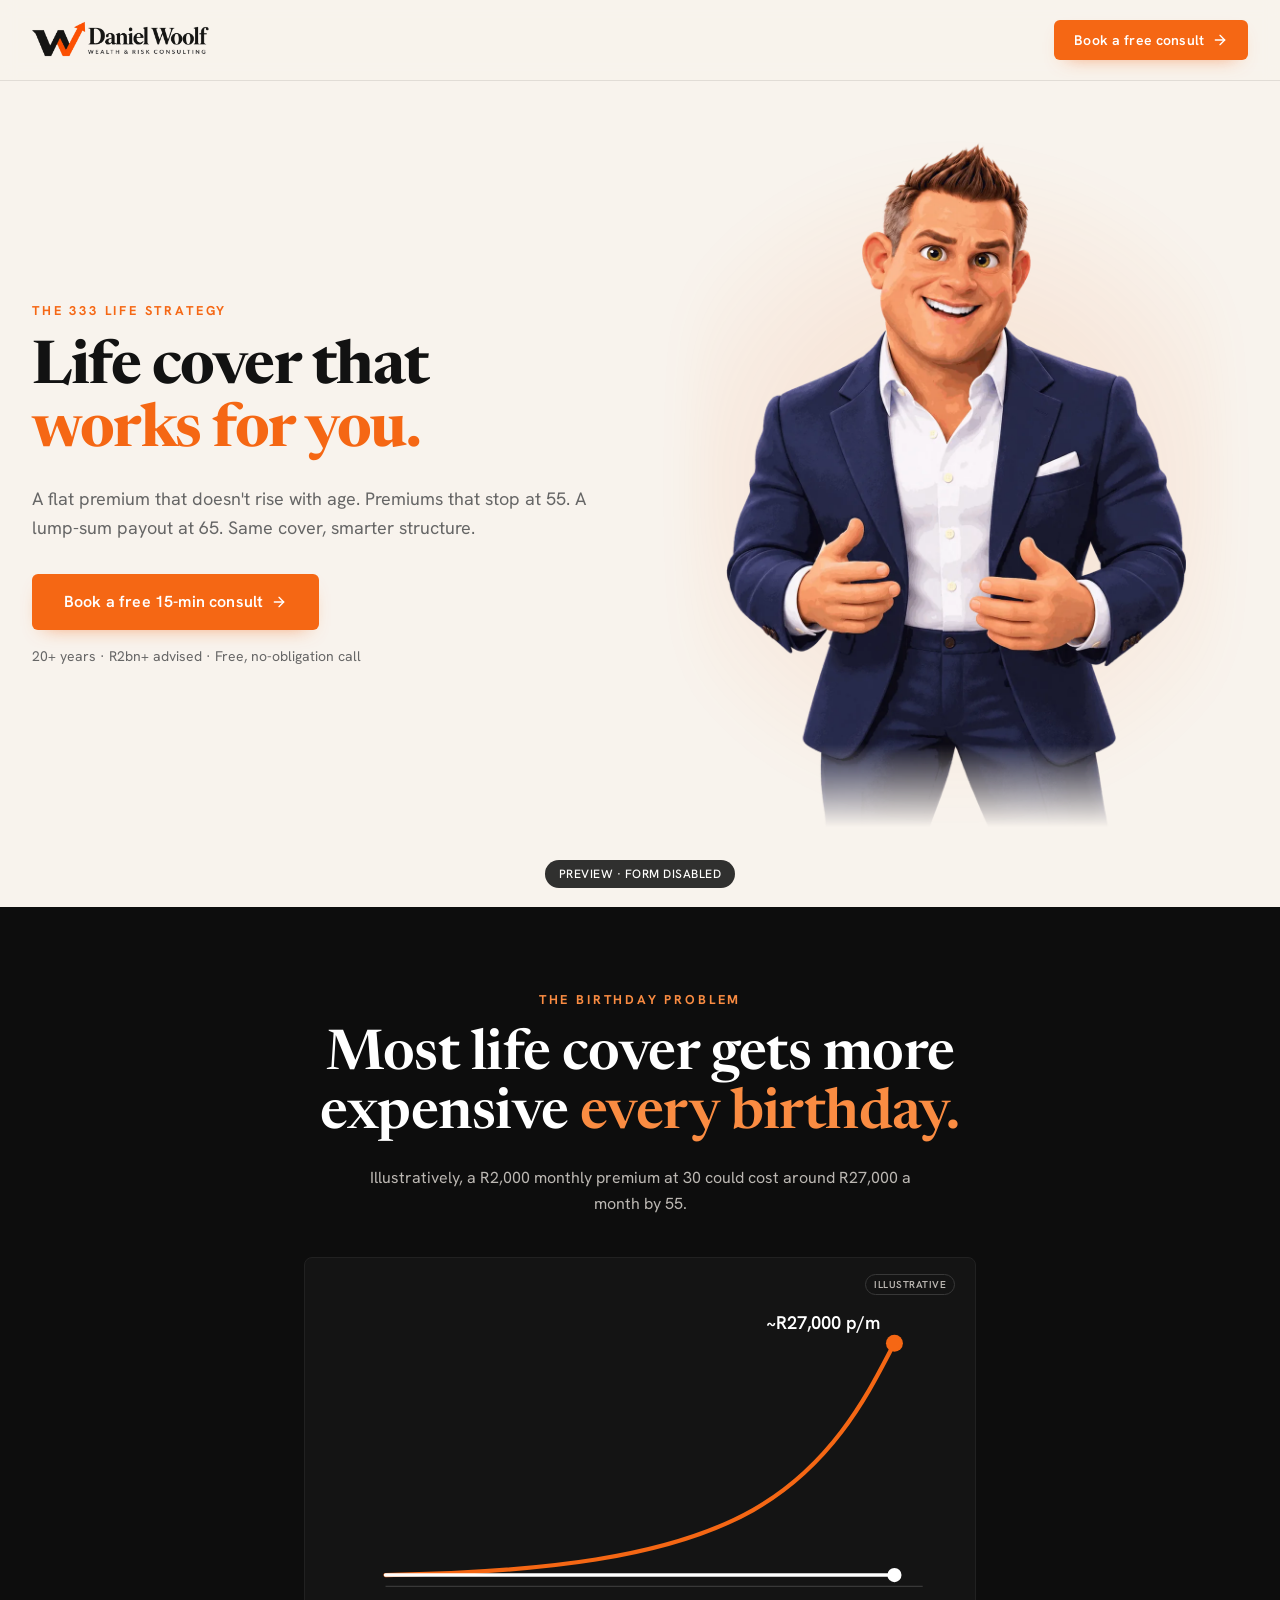
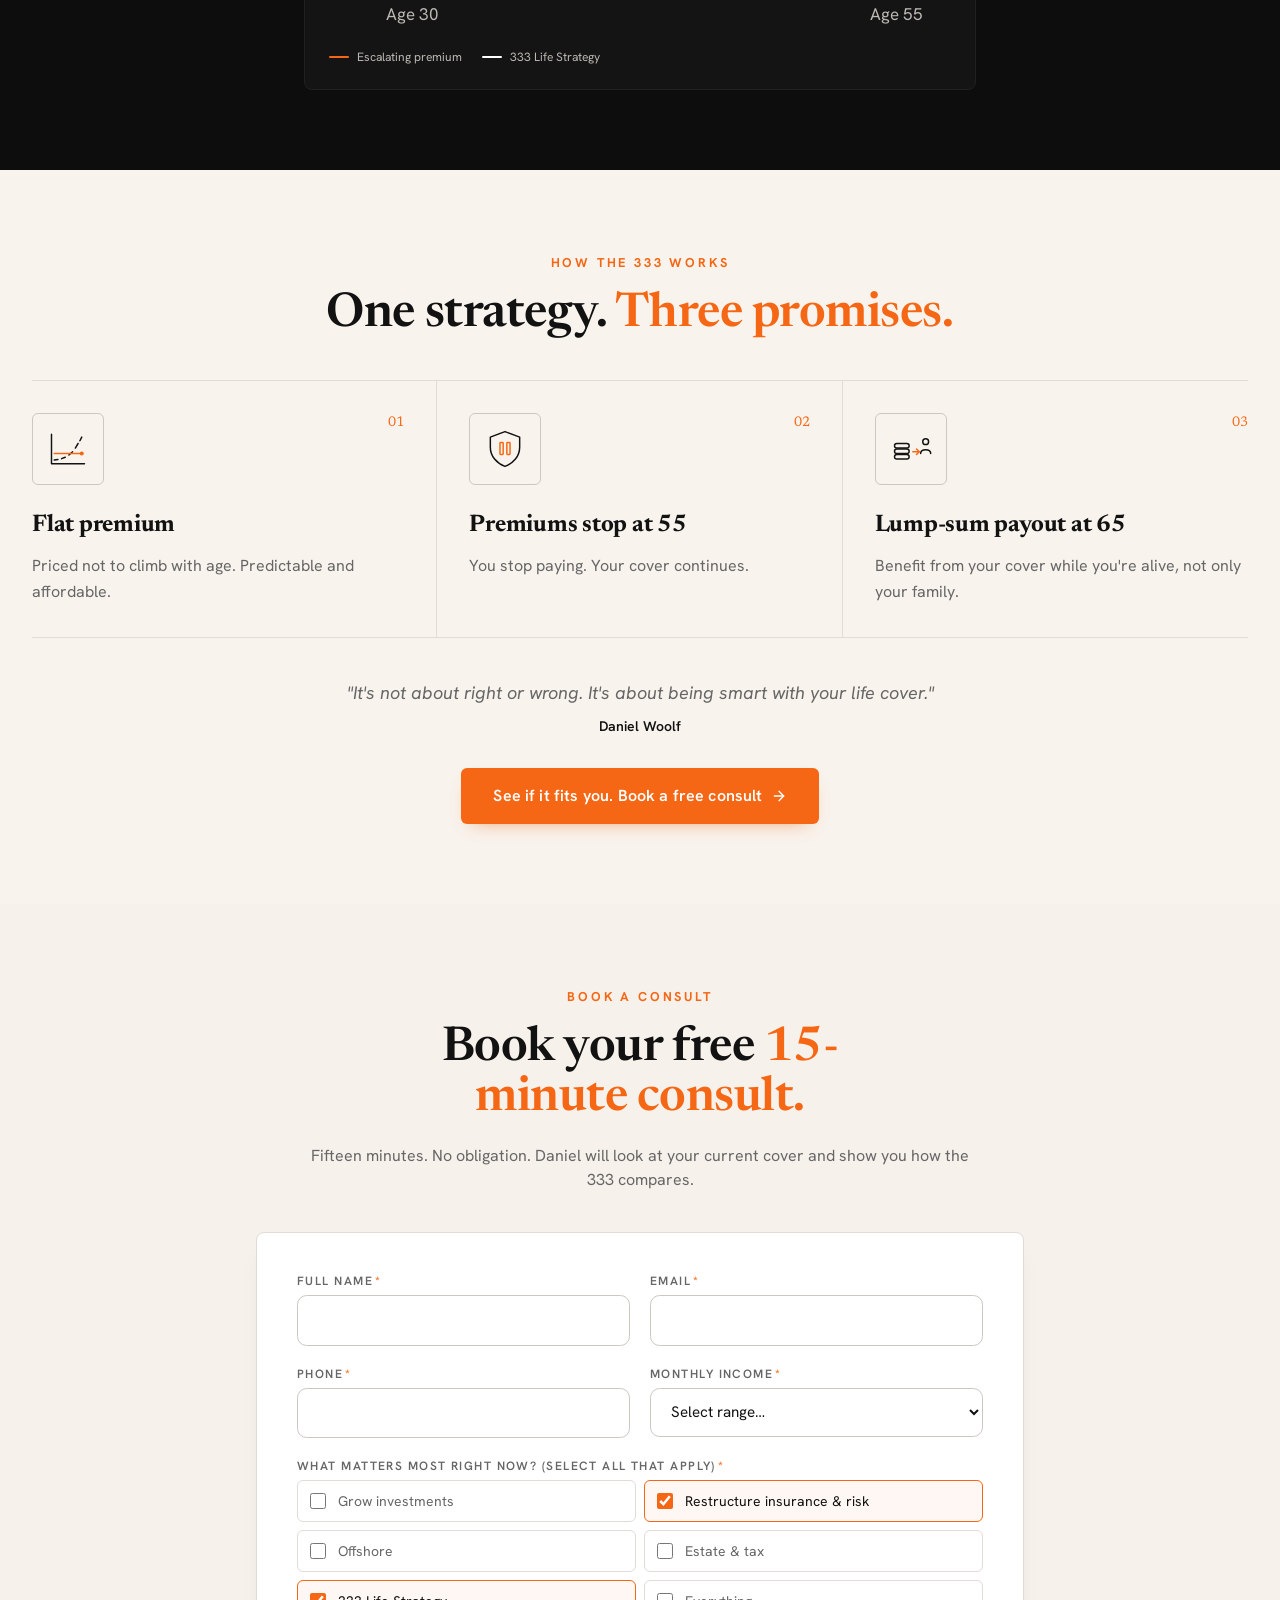
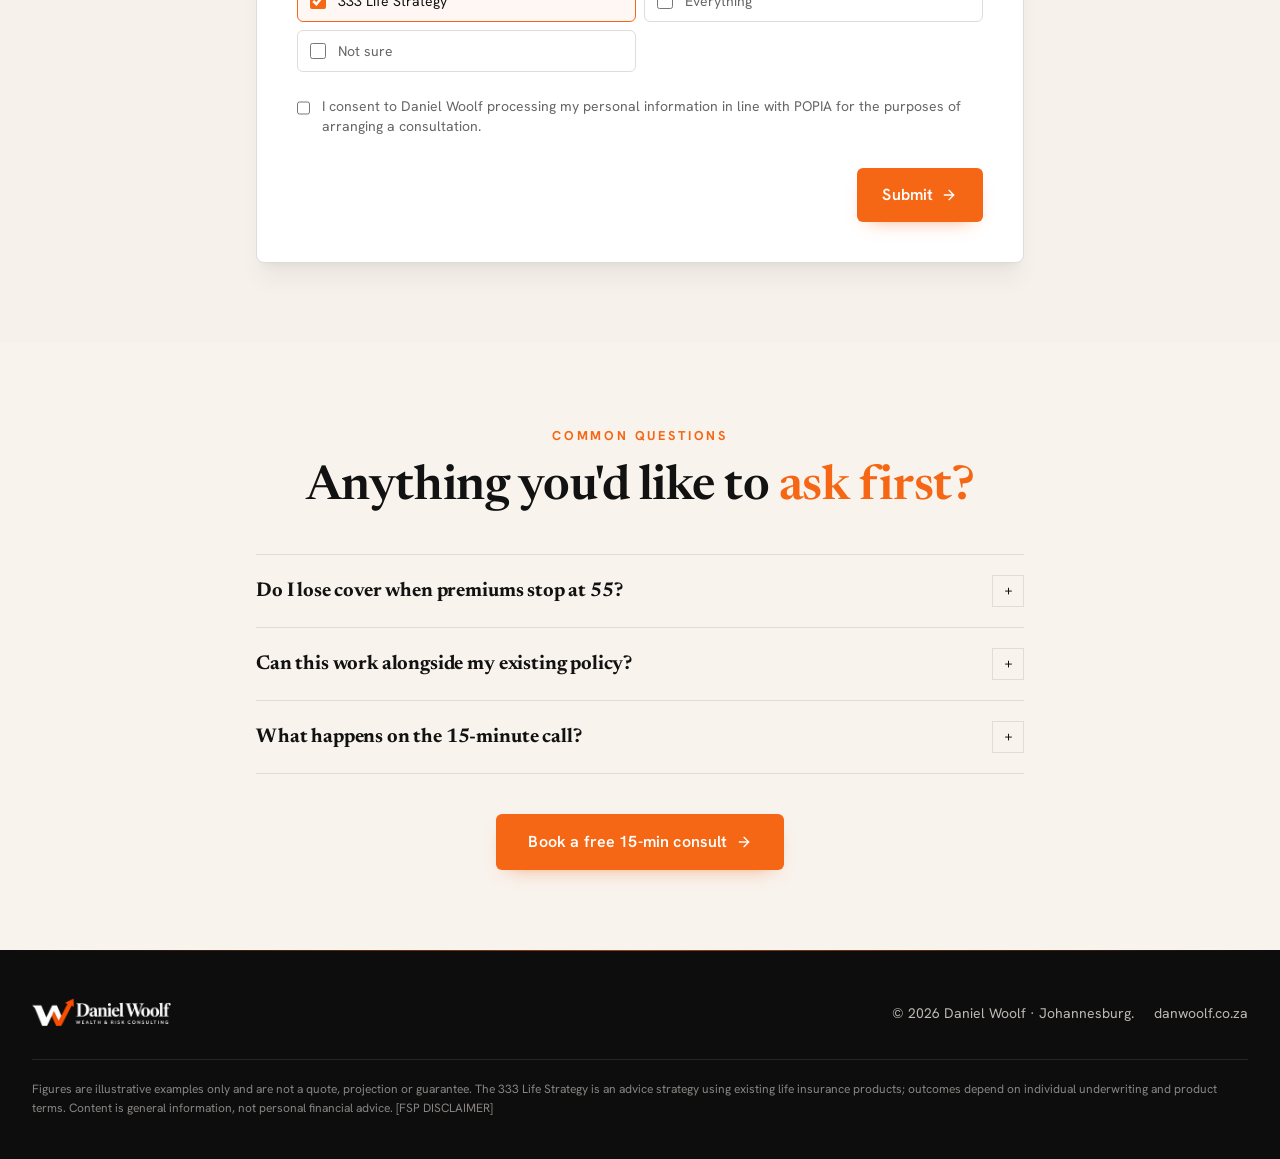
==== commit 7f32755f: "Preview: share image, band crop, plain labels Co-Authored-By: Claude Fable 5.1 <noreply@anthropic.co" ====
--- a/333-life.html
+++ b/333-life.html
@@ -1,4 +1,4 @@
-<!DOCTYPE html><html lang="en"><head><meta charSet="utf-8"/><meta name="viewport" content="width=device-width, initial-scale=1"/><link rel="preload" as="image" href="logo.png"/><link rel="preload" as="image" href="logo-white.png"/><link rel="stylesheet" href="assets/styles-DsbaVmJt.css" data-precedence="default"/><link rel="stylesheet" href="https://fonts.googleapis.com/css2?family=Newsreader:ital,opsz,wght@0,6..72,500;0,6..72,600;0,6..72,700;1,6..72,500&amp;family=Hanken+Grotesk:wght@400;500;600;700&amp;display=swap" data-precedence="default"/><title>The 333 Life Strategy | Daniel Woolf, Johannesburg</title><meta name="theme-color" content="#0d0d0d"/><meta property="og:site_name" content="Daniel Woolf"/><meta name="twitter:card" content="summary_large_image"/><meta name="description" content="A flat premium, premiums that stop at 55, and a lump-sum payout at 65. Book a free 15-minute consult with Daniel Woolf."/><meta name="robots" content="noindex, nofollow"/><meta property="og:title" content="The 333 Life Strategy | Daniel Woolf, Johannesburg"/><meta property="og:description" content="A flat premium, premiums that stop at 55, and a lump-sum payout at 65. Book a free 15-minute consult with Daniel Woolf."/><meta property="og:type" content="website"/><meta property="og:url" content="https://danwoolf.co.za/333-life"/><meta property="og:image" content="https://danwoolf.co.za/dan-333.png"/><meta name="twitter:title" content="The 333 Life Strategy | Daniel Woolf, Johannesburg"/><meta name="twitter:description" content="A flat premium, premiums that stop at 55, and a lump-sum payout at 65. Book a free 15-minute consult with Daniel Woolf."/><meta name="twitter:image" content="https://danwoolf.co.za/dan-333.png"/><link rel="icon" type="image/png" sizes="64x64" href="favicon.png"/><link rel="apple-touch-icon" sizes="180x180" href="apple-touch-icon.png"/><link rel="preconnect" href="https://fonts.googleapis.com"/><link rel="preconnect" href="https://fonts.gstatic.com" crossorigin="anonymous"/><link rel="canonical" href="https://danwoolf.co.za/333-life"/><link rel="preload" as="image" href="dan-333.webp" type="image/webp"/><link rel="stylesheet" href="preview.css"></head><body><!--$--><div class="min-h-screen overflow-x-hidden bg-background pb-20 md:pb-0"><style>
+<!DOCTYPE html><html lang="en"><head><meta charSet="utf-8"/><meta name="viewport" content="width=device-width, initial-scale=1"/><link rel="preload" as="image" href="logo.png"/><link rel="preload" as="image" href="logo-white.png"/><link rel="stylesheet" href="assets/styles-ipbeACje.css" data-precedence="default"/><link rel="stylesheet" href="https://fonts.googleapis.com/css2?family=Newsreader:ital,opsz,wght@0,6..72,500;0,6..72,600;0,6..72,700;1,6..72,500&amp;family=Hanken+Grotesk:wght@400;500;600;700&amp;display=swap" data-precedence="default"/><title>The 333 Life Strategy | Daniel Woolf, Johannesburg</title><meta name="theme-color" content="#0d0d0d"/><meta property="og:site_name" content="Daniel Woolf"/><meta name="twitter:card" content="summary_large_image"/><meta property="og:image:width" content="1200"/><meta property="og:image:height" content="630"/><meta name="description" content="A flat premium, premiums that stop at 55, and a lump-sum payout at 65. Book a free 15-minute consult with Daniel Woolf."/><meta name="robots" content="noindex, nofollow"/><meta property="og:title" content="The 333 Life Strategy | Daniel Woolf, Johannesburg"/><meta property="og:description" content="A flat premium, premiums that stop at 55, and a lump-sum payout at 65. Book a free 15-minute consult with Daniel Woolf."/><meta property="og:type" content="website"/><meta property="og:url" content="https://brimdigital111.github.io/DW-Preview/333-life.html"/><meta property="og:image" content="https://brimdigital111.github.io/DW-Preview/dan-333.png"/><meta name="twitter:title" content="The 333 Life Strategy | Daniel Woolf, Johannesburg"/><meta name="twitter:description" content="A flat premium, premiums that stop at 55, and a lump-sum payout at 65. Book a free 15-minute consult with Daniel Woolf."/><meta name="twitter:image" content="https://brimdigital111.github.io/DW-Preview/dan-333.png"/><link rel="icon" type="image/png" sizes="64x64" href="favicon.png"/><link rel="apple-touch-icon" sizes="180x180" href="apple-touch-icon.png"/><link rel="preconnect" href="https://fonts.googleapis.com"/><link rel="preconnect" href="https://fonts.gstatic.com" crossorigin="anonymous"/><link rel="preload" as="image" href="dan-333.webp" type="image/webp"/><link rel="stylesheet" href="preview.css"></head><body><!--$--><div class="min-h-screen overflow-x-hidden bg-background pb-20 md:pb-0"><style>
         .input {
           width: 100%;
           border-radius: 0.6rem;
